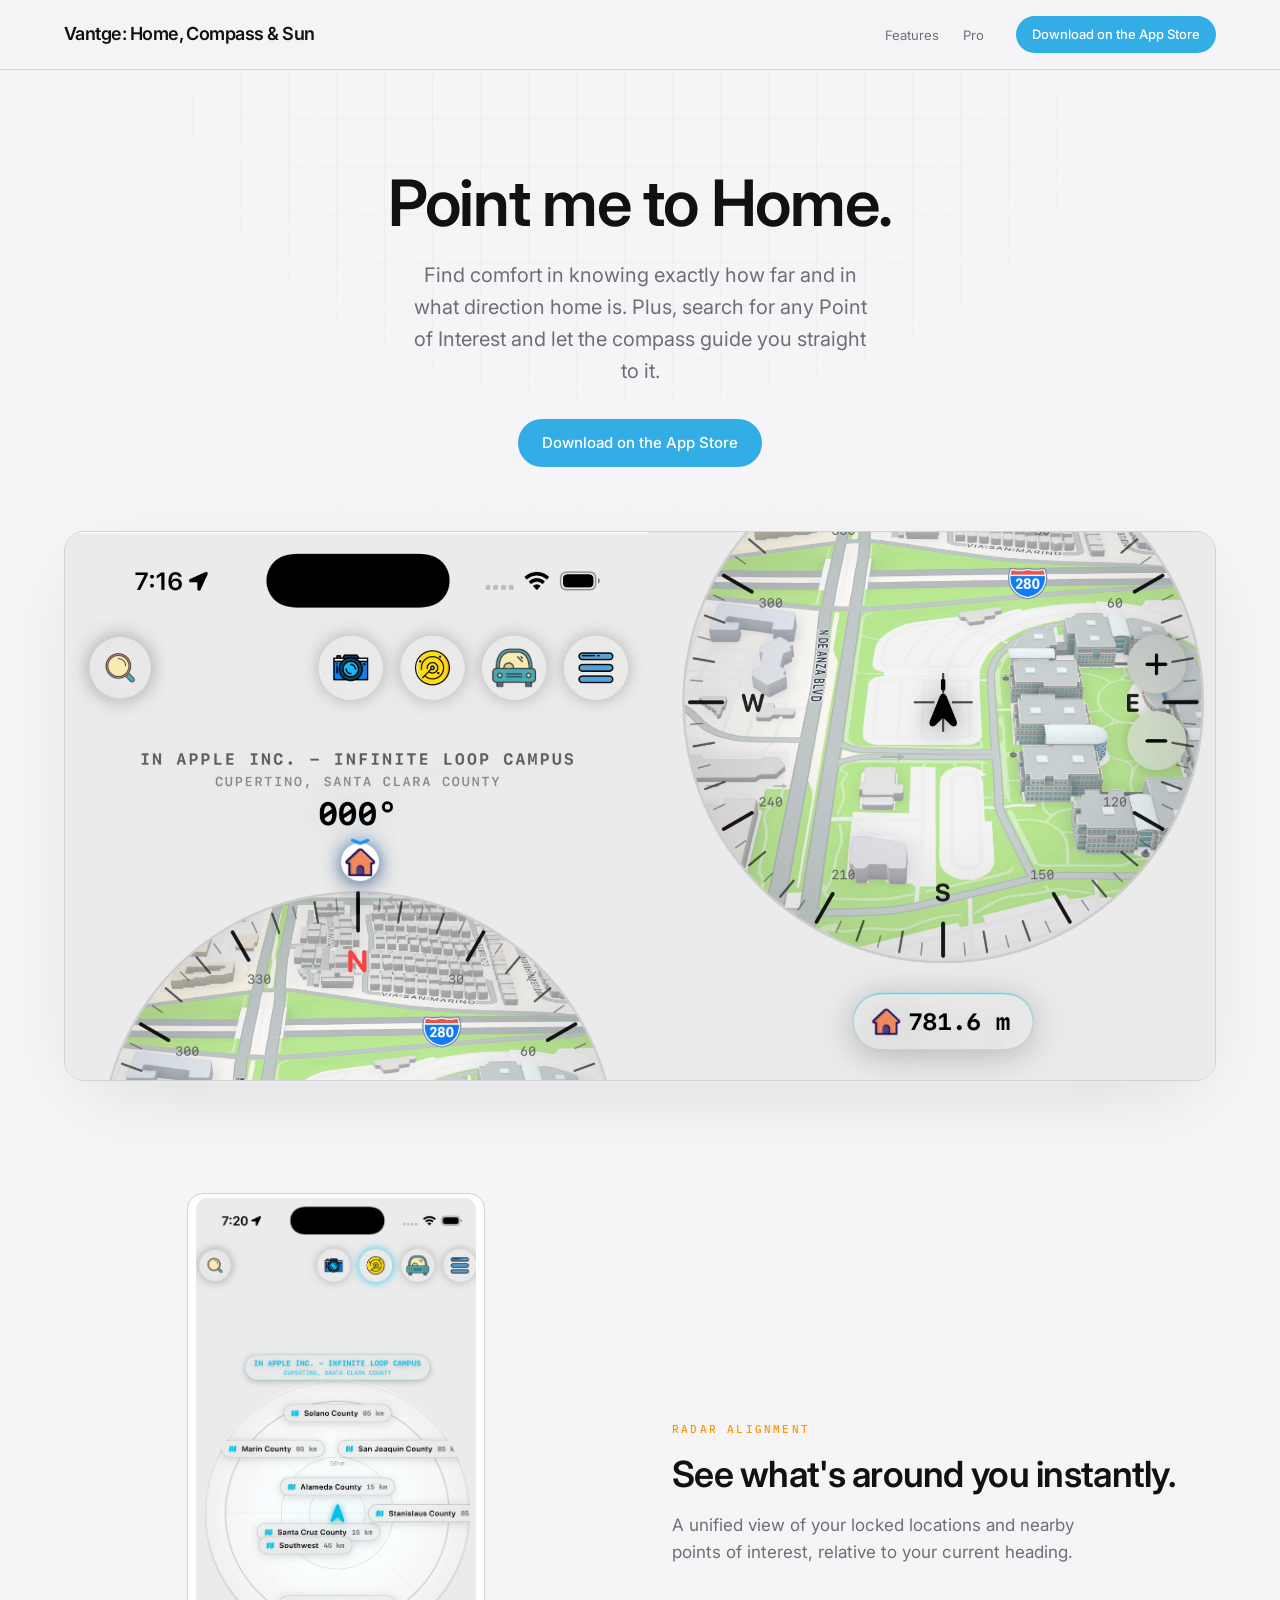
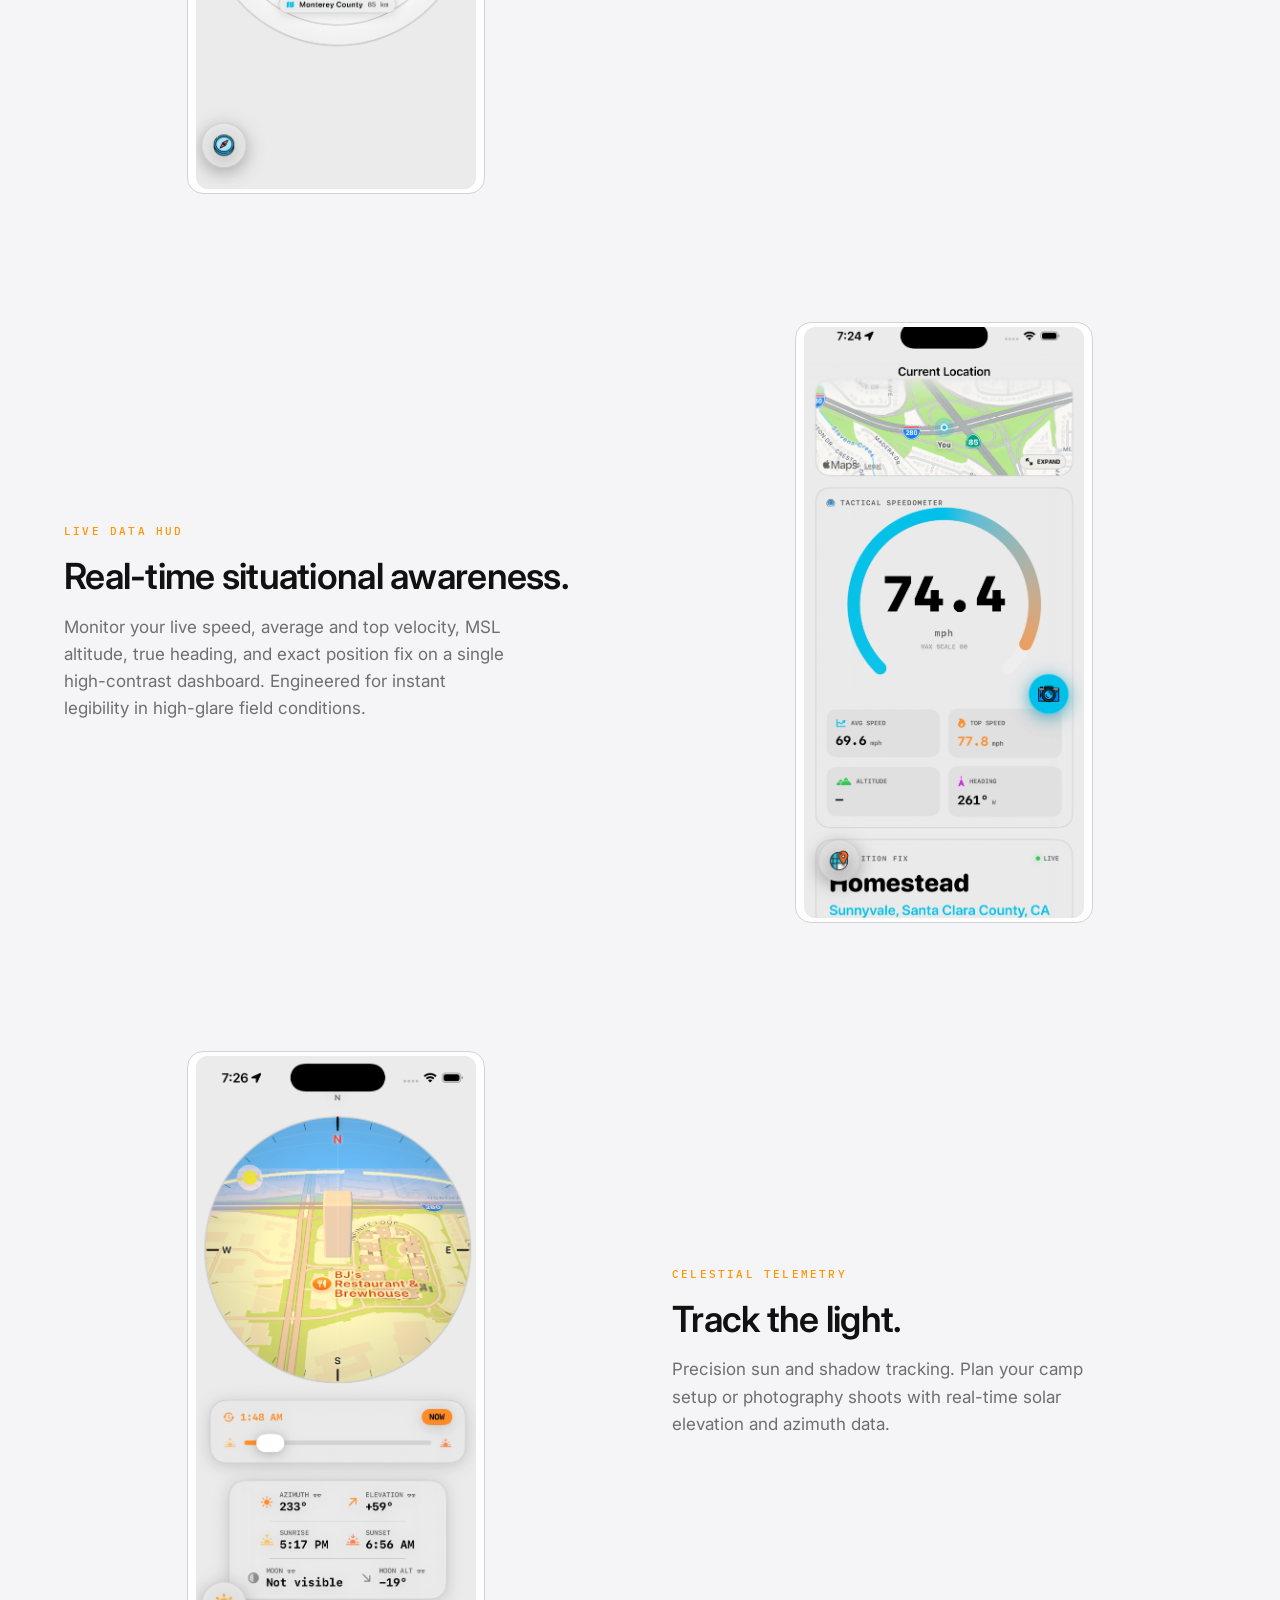
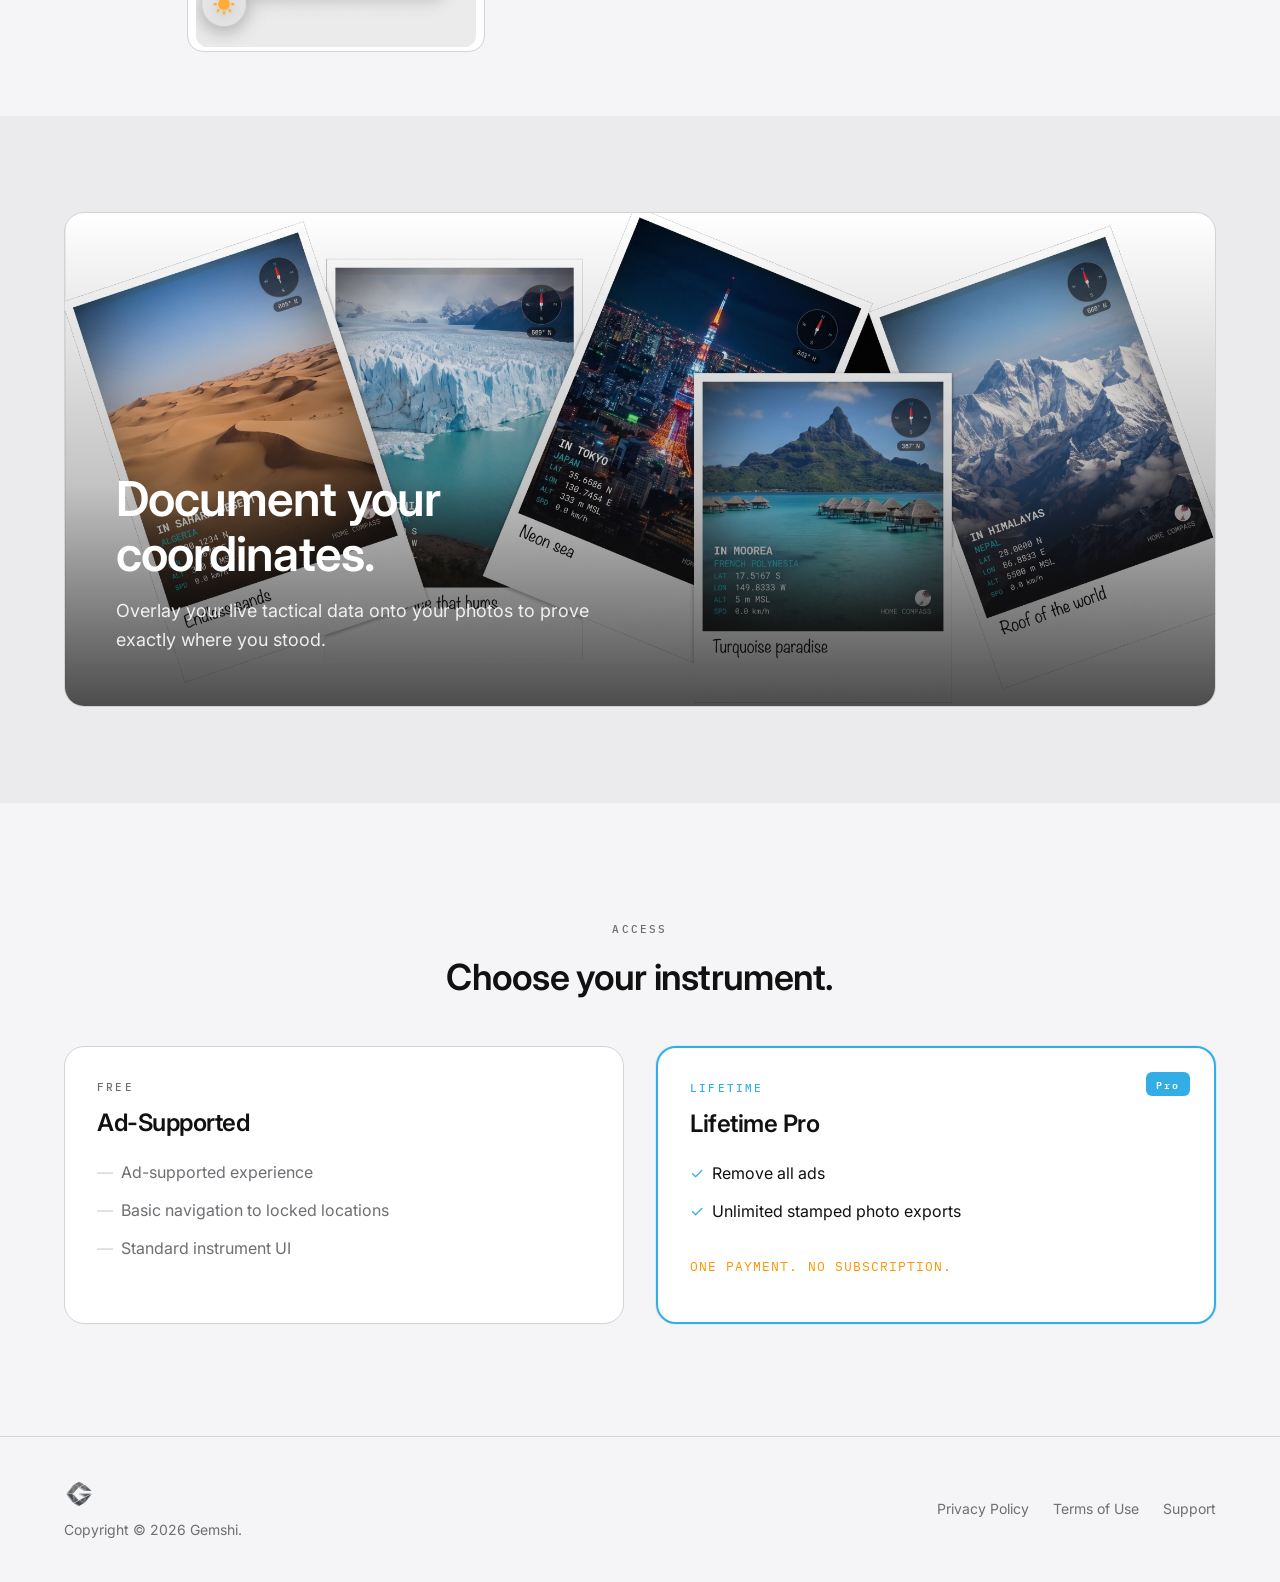
==== index.html @ 6636fa60 "Finetuned the site" ====
<!DOCTYPE html>
<html lang="en">
  <head>
    <meta charset="utf-8" />
    <meta name="viewport" content="width=device-width, initial-scale=1" />
    <meta
      name="description"
      content="Find comfort in knowing exactly how far and in what direction home is. Plus, search for any Point of Interest and let the compass guide you straight to it. Vantge: Home, Compass & Sun for iOS."
    />
    <title>Vantge: Home, Compass &amp; Sun — Point me to Home.</title>
    <link rel="preconnect" href="https://fonts.googleapis.com" />
    <link rel="preconnect" href="https://fonts.gstatic.com" crossorigin />
    <link
      href="https://fonts.googleapis.com/css2?family=IBM+Plex+Mono:wght@500&family=Inter:wght@400;500;600&display=swap"
      rel="stylesheet"
    />
    <link rel="stylesheet" href="css/styles.css" />
  </head>
  <body>
    <header class="site-header">
      <div class="wrap nav">
        <a class="logo" href="#">Vantge<span class="logo-tagline">: Home, Compass &amp; Sun</span></a>
        <div class="nav-end">
          <ul class="nav-links">
            <li><a href="#features">Features</a></li>
            <li><a href="#pro">Pro</a></li>
          </ul>
          <a class="btn btn--cyan btn--sm" data-app-store href="#"
            >Download on the App Store</a
          >
        </div>
      </div>
    </header>

    <main>
      <section class="hero">
        <div class="wrap hero-inner reveal">
          <h1>Point me to Home.</h1>
          <p class="lead">
            Find comfort in knowing exactly how far and in what direction home is. Plus, search for any Point of Interest and let the compass guide you straight to it.
          </p>
          <div class="hero-cta">
            <a class="btn btn--cyan" data-app-store href="#"
              >Download on the App Store</a
            >
          </div>
          <div class="hero-frame">
            <img
              src="images/hero-compass.webp"
              alt="Vantge: Home, Compass &amp; Sun bearing instrument on iPhone"
              width="2100"
              height="1000"
              fetchpriority="high"
            />
          </div>
        </div>
      </section>

      <section id="features" class="features">
        <div class="wrap features-stack">
          <article class="feature reveal">
            <div class="feature-media">
              <div class="phone-panel">
                <div class="phone-panel-inner">
                  <img
                    src="images/nearbyscreen.webp"
                    alt="Nearby locations aligned on compass radar"
                    width="390"
                    height="844"
                    loading="lazy"
                  />
                </div>
              </div>
            </div>
            <div class="feature-copy">
              <span class="label">Radar Alignment</span>
              <h2>See what's around you instantly.</h2>
              <p>
                A unified view of your locked locations and nearby points of
                interest, relative to your current heading.
              </p>
            </div>
          </article>

          <article class="feature feature--reverse reveal">
            <div class="feature-media">
              <div class="phone-panel">
                <div class="phone-panel-inner">
                  <img
                    src="images/telemetryscreen.webp"
                    alt="Live tactical telemetry dashboard with speed, altitude, and heading"
                    width="390"
                    height="844"
                    loading="lazy"
                  />
                </div>
              </div>
            </div>
            <div class="feature-copy">
              <span class="label">Live Data HUD</span>
              <h2>Real-time situational awareness.</h2>
              <p>
                Monitor your live speed, average and top velocity, MSL
                altitude, true heading, and exact position fix on a single
                high-contrast dashboard. Engineered for instant legibility in
                high-glare field conditions.
              </p>
            </div>
          </article>

          <article class="feature reveal">
            <div class="feature-media">
              <div class="phone-panel">
                <div class="phone-panel-inner">
                  <img
                    src="images/sunshadowscreen.webp"
                    alt="Sun and shadow elevation telemetry"
                    width="390"
                    height="844"
                    loading="lazy"
                  />
                </div>
              </div>
            </div>
            <div class="feature-copy">
              <span class="label">Celestial Telemetry</span>
              <h2>Track the light.</h2>
              <p>
                Precision sun and shadow tracking. Plan your camp setup or
                photography shoots with real-time solar elevation and azimuth
                data.
              </p>
            </div>
          </article>
        </div>
      </section>

      <section class="cinematic">
        <div class="wrap reveal">
          <div class="cinematic-card">
            <img
              src="images/polaroidscreen.webp"
              alt="Photo stamped with live tactical coordinates"
              width="1600"
              height="900"
              loading="lazy"
            />
            <div class="cinematic-overlay" aria-hidden="true"></div>
            <div class="cinematic-text">
              <h2>Document your coordinates.</h2>
              <p>
                Overlay your live tactical data onto your photos to prove
                exactly where you stood.
              </p>
            </div>
          </div>
        </div>
      </section>

      <section id="pro" class="pricing">
        <div class="wrap">
          <header class="pricing-header reveal">
            <span class="label label--muted">Access</span>
            <h2>Choose your instrument.</h2>
          </header>

          <div class="pricing-grid">
            <div class="plan reveal">
              <span class="label label--muted">Free</span>
              <h3>Ad-Supported</h3>
              <ul class="plan-list">
                <li><span>—</span> Ad-supported experience</li>
                <li><span>—</span> Basic navigation to locked locations</li>
                <li><span>—</span> Standard instrument UI</li>
              </ul>
            </div>

            <div class="plan plan--pro reveal">
              <span class="plan-badge">Pro</span>
              <span class="label label--cyan">Lifetime</span>
              <h3>Lifetime Pro</h3>
              <ul class="plan-list">
                <li><span>✓</span> Remove all ads</li>
                <li><span>✓</span> Unlimited stamped photo exports</li>
              </ul>
              <p class="plan-callout">One payment. No subscription.</p>
            </div>
          </div>
        </div>
      </section>
    </main>

    <footer class="site-footer">
      <div class="wrap footer-inner">
        <div class="footer-credit">
          <a
            class="footer-brand"
            href="https://gemshi.com/"
            rel="noopener noreferrer"
            aria-label="Gemshi"
          >
            <img
              class="footer-logo"
              src="images/GemshiLogoLight.png"
              alt=""
              width="512"
              height="512"
            />
          </a>
          <p class="footer-copy">
            Copyright © 2026
            <a href="https://gemshi.com/" rel="noopener noreferrer">Gemshi</a>.
          </p>
        </div>
        <ul class="footer-links">
          <li><a href="privacy.html">Privacy Policy</a></li>
          <li><a href="terms.html">Terms of Use</a></li>
          <li>
            <a href="mailto:gemshi@me.com">Support</a>
          </li>
        </ul>
      </div>
    </footer>

    <script src="js/main.js" defer></script>
  </body>
</html>
---- css/styles.css ----
/* Home Compass — static site (GitHub Pages) */

:root {
  --bg: #f5f5f7;
  --surface: #ffffff;
  --ink: #111111;
  --muted: #6e6e73;
  --border: #d2d2d7;
  --cyan: #32ade6;
  --cyan-hover: #2899cc;
  --orange: #ff9500;
  --section: #ebebed;
  --max: 72rem;
  --pad: clamp(1.25rem, 4vw, 2rem);
  --radius: 1rem;
  --font-sans: "Inter", system-ui, -apple-system, "Segoe UI", sans-serif;
  --font-mono: "IBM Plex Mono", ui-monospace, monospace;
}

*,
*::before,
*::after {
  box-sizing: border-box;
}

html {
  scroll-behavior: smooth;
}

@media (prefers-reduced-motion: reduce) {
  html {
    scroll-behavior: auto;
  }
}

body {
  margin: 0;
  font-family: var(--font-sans);
  font-size: 1rem;
  line-height: 1.6;
  color: var(--ink);
  background: var(--bg);
  -webkit-font-smoothing: antialiased;
}

img {
  max-width: 100%;
  height: auto;
  display: block;
}

a {
  color: inherit;
  text-decoration: none;
}

ul {
  list-style: none;
  margin: 0;
  padding: 0;
}

/* —— Layout —— */
.wrap {
  width: min(100% - var(--pad) * 2, var(--max));
  margin-inline: auto;
}

/* —— Type —— */
.label {
  font-family: var(--font-mono);
  font-size: 0.6875rem;
  font-weight: 500;
  letter-spacing: 0.2em;
  text-transform: uppercase;
  color: var(--orange);
}

.label--muted {
  color: var(--muted);
}

.label--cyan {
  color: var(--cyan);
}

h1,
h2,
h3 {
  margin: 0;
  font-weight: 600;
  letter-spacing: -0.02em;
  line-height: 1.15;
}

.lead {
  font-size: clamp(1.0625rem, 2vw, 1.25rem);
  color: var(--muted);
  max-width: 36ch;
  margin-inline: auto;
}

/* —— Buttons —— */
.btn {
  display: inline-flex;
  align-items: center;
  justify-content: center;
  padding: 0.75rem 1.5rem;
  border-radius: 999px;
  font-size: 0.9375rem;
  font-weight: 500;
  border: none;
  cursor: pointer;
  transition: background 0.2s ease, transform 0.2s ease;
}

.btn--cyan {
  background: var(--cyan);
  color: #fff;
}

.btn--cyan:hover {
  background: var(--cyan-hover);
}

.btn--sm {
  padding: 0.5rem 1rem;
  font-size: 0.8125rem;
}

@media (prefers-reduced-motion: no-preference) {
  .btn--cyan:active {
    transform: scale(0.98);
  }
}

/* —— Header —— */
.site-header {
  position: sticky;
  top: 0;
  z-index: 100;
  border-bottom: 1px solid rgba(210, 210, 215, 0.85);
  background: rgba(245, 245, 247, 0.82);
  backdrop-filter: blur(12px);
  -webkit-backdrop-filter: blur(12px);
}

.nav {
  display: flex;
  align-items: center;
  justify-content: space-between;
  gap: 1rem;
  padding: 1rem 0;
}

.logo {
  font-size: 1.0625rem;
  font-weight: 600;
  letter-spacing: -0.03em;
  line-height: 1.25;
  max-width: min(100%, 14rem);
}

.logo-tagline {
  font-weight: 500;
  color: var(--muted);
}

@media (min-width: 48rem) {
  .logo {
    max-width: none;
    font-size: 1.125rem;
  }

  .logo-tagline {
    color: inherit;
    font-weight: 600;
  }
}

.nav-end {
  display: flex;
  align-items: center;
  gap: clamp(0.75rem, 3vw, 2rem);
}

.nav-links {
  display: flex;
  gap: clamp(0.75rem, 2vw, 1.5rem);
}

.nav-links a {
  font-size: 0.8125rem;
  color: var(--muted);
  transition: color 0.15s;
}

.nav-links a:hover {
  color: var(--ink);
}

.nav .btn--sm {
  white-space: nowrap;
}

@media (max-width: 480px) {
  .nav-links a {
    font-size: 0.75rem;
  }
  .nav .btn--sm {
    padding: 0.45rem 0.65rem;
    font-size: 0.6875rem;
  }
}

/* —— Hero —— */
.hero {
  padding: clamp(3rem, 8vw, 6rem) 0 clamp(2rem, 5vw, 3rem);
  text-align: center;
  position: relative;
}

.hero::before {
  content: "";
  position: absolute;
  inset: 0;
  background-image:
    linear-gradient(rgba(210, 210, 215, 0.35) 1px, transparent 1px),
    linear-gradient(90deg, rgba(210, 210, 215, 0.35) 1px, transparent 1px);
  background-size: 48px 48px;
  mask-image: radial-gradient(ellipse 80% 70% at 50% 0%, black 20%, transparent 75%);
  pointer-events: none;
  opacity: 0.6;
}

.hero-inner {
  position: relative;
}

.hero h1 {
  font-size: clamp(2.5rem, 7vw, 4rem);
}

.hero .lead {
  margin-top: 1.25rem;
}

.hero-cta {
  margin-top: 2rem;
}

.hero-frame {
  margin-top: clamp(2.5rem, 6vw, 4rem);
  border: 1px solid var(--border);
  border-radius: calc(var(--radius) + 4px);
  background: var(--surface);
  overflow: hidden;
  box-shadow: 0 24px 80px -24px rgba(17, 17, 17, 0.12);
}

.hero-frame img {
  width: 100%;
  aspect-ratio: 21 / 10;
  object-fit: cover;
  object-position: top center;
}

/* —— Features —— */
.features {
  padding: clamp(2rem, 5vw, 4rem) 0;
}

.features-stack {
  display: flex;
  flex-direction: column;
  gap: clamp(4rem, 10vw, 8rem);
}

.feature {
  display: grid;
  gap: 2.5rem;
  align-items: center;
}

@media (min-width: 64rem) {
  .feature {
    grid-template-columns: 1fr 1fr;
    gap: 4rem;
  }

  .feature--reverse .feature-media {
    order: 2;
  }

  .feature--reverse .feature-copy {
    order: 1;
  }
}

.feature-media {
  display: flex;
  justify-content: center;
}

.phone-panel {
  width: fit-content;
  max-width: 100%;
  margin-inline: auto;
  padding: 0.25rem;
  border: 1px solid var(--border);
  border-radius: var(--radius);
  background: rgba(255, 255, 255, 0.92);
  box-shadow: 0 1px 0 rgba(255, 255, 255, 0.8) inset;
}

/* Match export size 1170×2470; size frame so height cap never squashes width */
.phone-panel-inner {
  --phone-max-h: min(38rem, 75vh);
  --phone-max-w: min(17.5rem, 100%);
  aspect-ratio: 1170 / 2470;
  width: min(var(--phone-max-w), calc(var(--phone-max-h) * 1170 / 2470));
  max-height: var(--phone-max-h);
  margin-inline: auto;
  border-radius: calc(var(--radius) - 4px);
  overflow: hidden;
  background: var(--section);
  display: flex;
  align-items: flex-start;
  justify-content: center;
}

.phone-panel-inner img {
  width: 100%;
  height: 100%;
  object-fit: contain;
  object-position: top center;
}

.feature-copy .label {
  display: block;
}

.feature-copy h2 {
  margin-top: 1rem;
  font-size: clamp(1.75rem, 4vw, 2.25rem);
}

.feature-copy p {
  margin: 1rem 0 0;
  font-size: 1.0625rem;
  color: var(--muted);
  max-width: 28rem;
}

/* —— Cinematic —— */
.cinematic {
  background: var(--section);
  padding: clamp(3rem, 8vw, 6rem) 0;
}

.cinematic-card {
  position: relative;
  border: 1px solid var(--border);
  border-radius: calc(var(--radius) + 4px);
  overflow: hidden;
  background: var(--surface);
}

.cinematic-card img {
  width: 100%;
  aspect-ratio: 21 / 9;
  object-fit: cover;
}

.cinematic-overlay {
  position: absolute;
  inset: 0;
  background: linear-gradient(
    to top,
    rgba(17, 17, 17, 0.75) 0%,
    rgba(17, 17, 17, 0.25) 45%,
    transparent 100%
  );
}

.cinematic-text {
  position: absolute;
  left: 0;
  right: 0;
  bottom: 0;
  padding: clamp(1.5rem, 4vw, 3.5rem);
  color: #fff;
}

.cinematic-text h2 {
  font-size: clamp(1.75rem, 4vw, 3rem);
  max-width: 16ch;
}

.cinematic-text p {
  margin: 1rem 0 0;
  max-width: 32rem;
  font-size: clamp(1rem, 2vw, 1.125rem);
  color: rgba(255, 255, 255, 0.88);
}

@media (max-width: 40rem) {
  .cinematic-card img {
    aspect-ratio: 4 / 3;
  }
}

/* —— Pricing —— */
.pricing {
  padding: clamp(4rem, 10vw, 7rem) 0;
}

.pricing-header {
  text-align: center;
}

.pricing-header h2 {
  margin-top: 1rem;
  font-size: clamp(1.75rem, 4vw, 2.25rem);
}

.pricing-grid {
  display: grid;
  gap: 1.5rem;
  margin-top: 3rem;
}

@media (min-width: 48rem) {
  .pricing-grid {
    grid-template-columns: 1fr 1fr;
    gap: 2rem;
  }
}

.plan {
  position: relative;
  padding: 2rem;
  border: 1px solid var(--border);
  border-radius: calc(var(--radius) + 4px);
  background: var(--surface);
  display: flex;
  flex-direction: column;
  min-height: 100%;
}

.plan h3 {
  margin-top: 0.75rem;
  font-size: 1.5rem;
}

.plan-list {
  margin-top: 1.5rem;
  flex: 1;
  display: flex;
  flex-direction: column;
  gap: 0.75rem;
}

.plan-list li {
  display: flex;
  gap: 0.5rem;
  font-size: 1rem;
  color: var(--muted);
}

.plan-list li span:first-child {
  flex-shrink: 0;
  color: var(--border);
}

.plan--pro {
  border-width: 2px;
  border-color: var(--cyan);
  box-shadow: 0 0 0 1px rgba(50, 173, 230, 0.12);
}

.plan-badge {
  position: absolute;
  top: 1.5rem;
  right: 1.5rem;
  padding: 0.25rem 0.625rem;
  border-radius: 0.375rem;
  background: var(--cyan);
  font-family: var(--font-mono);
  font-size: 0.625rem;
  font-weight: 600;
  letter-spacing: 0.2em;
  color: #fff;
}

.plan--pro .plan-list li {
  color: var(--ink);
}

.plan--pro .plan-list li span:first-child {
  color: var(--cyan);
}

.plan-callout {
  margin-top: 2rem;
  font-family: var(--font-mono);
  font-size: 0.8125rem;
  letter-spacing: 0.08em;
  text-transform: uppercase;
  color: var(--orange);
}

/* —— Footer —— */
.site-footer {
  border-top: 1px solid var(--border);
  padding: 2.5rem 0;
}

.footer-inner {
  display: flex;
  flex-direction: column;
  gap: 1.25rem;
  font-size: 0.875rem;
  color: var(--muted);
}

@media (min-width: 40rem) {
  .footer-inner {
    flex-direction: row;
    align-items: center;
    justify-content: space-between;
  }
}

.footer-links {
  display: flex;
  flex-wrap: wrap;
  gap: 1rem 1.5rem;
}

.footer-credit {
  display: flex;
  flex-direction: column;
  align-items: flex-start;
  gap: 0.625rem;
}

.footer-copy {
  margin: 0;
  color: var(--muted);
}

.footer-brand {
  display: inline-flex;
  color: inherit;
  text-decoration: none;
  line-height: 0;
}

.footer-logo {
  height: 2rem;
  width: auto;
  display: block;
}

.site-footer a {
  color: var(--muted);
  text-decoration: none;
  transition: color 0.15s ease;
}

.site-footer a:visited {
  color: var(--muted);
}

.site-footer a:hover {
  color: var(--ink);
}

.footer-links a:hover {
  color: var(--ink);
}

/* —— Legal pages —— */
.legal {
  padding: clamp(3rem, 8vw, 5rem) 0;
}

.legal-back {
  font-size: 0.875rem;
  color: var(--cyan);
}

.legal-back:hover {
  text-decoration: underline;
}

.legal h1 {
  margin-top: 2rem;
  font-size: clamp(1.75rem, 4vw, 2.5rem);
}

.legal p {
  margin-top: 1rem;
  color: var(--muted);
  max-width: 40rem;
}

.legal-doc {
  max-width: 42rem;
  margin-top: 2rem;
}

.legal-doc p,
.legal-doc li {
  font-size: 0.9375rem;
  line-height: 1.65;
  color: var(--muted);
}

.legal-doc p {
  max-width: none;
}

.legal-doc p + p {
  margin-top: 1rem;
}

.legal-doc h2 {
  margin-top: 2rem;
  font-size: 1.125rem;
  font-weight: 600;
  color: var(--ink);
}

.legal-doc h2:first-child {
  margin-top: 0;
}

.legal-doc h3 {
  margin-top: 1.5rem;
  font-size: 1rem;
  font-weight: 600;
  color: var(--ink);
}

.legal-doc ul {
  margin: 0.75rem 0 0;
  padding-left: 1.25rem;
  list-style: disc;
}

.legal-doc li + li {
  margin-top: 0.35rem;
}

.legal-doc strong {
  color: var(--ink);
  font-weight: 600;
}

.legal-doc table {
  width: 100%;
  margin-top: 1rem;
  border-collapse: collapse;
  font-size: 0.875rem;
}

.legal-doc th,
.legal-doc td {
  padding: 0.625rem 0.75rem;
  text-align: left;
  vertical-align: top;
  border: 1px solid var(--border);
}

.legal-doc th {
  background: var(--section);
  color: var(--ink);
  font-weight: 600;
}

.legal-doc em {
  font-size: 0.875rem;
  color: var(--muted);
}

.legal-doc a {
  color: var(--cyan);
  text-decoration: underline;
  text-underline-offset: 2px;
}

.legal-doc a:hover {
  color: var(--cyan-hover);
}

.legal .legal-meta {
  font-size: 0.875rem;
  color: var(--muted);
  max-width: none;
}

.legal-doc .legal-upper {
  font-size: 0.875rem;
  line-height: 1.6;
}

/* —— Scroll reveal —— */
.reveal {
  opacity: 0;
  transform: translateY(14px);
  transition: opacity 0.65s ease, transform 0.65s ease;
}

.reveal.is-visible {
  opacity: 1;
  transform: translateY(0);
}

@media (prefers-reduced-motion: reduce) {
  .reveal {
    opacity: 1;
    transform: none;
    transition: none;
  }
}
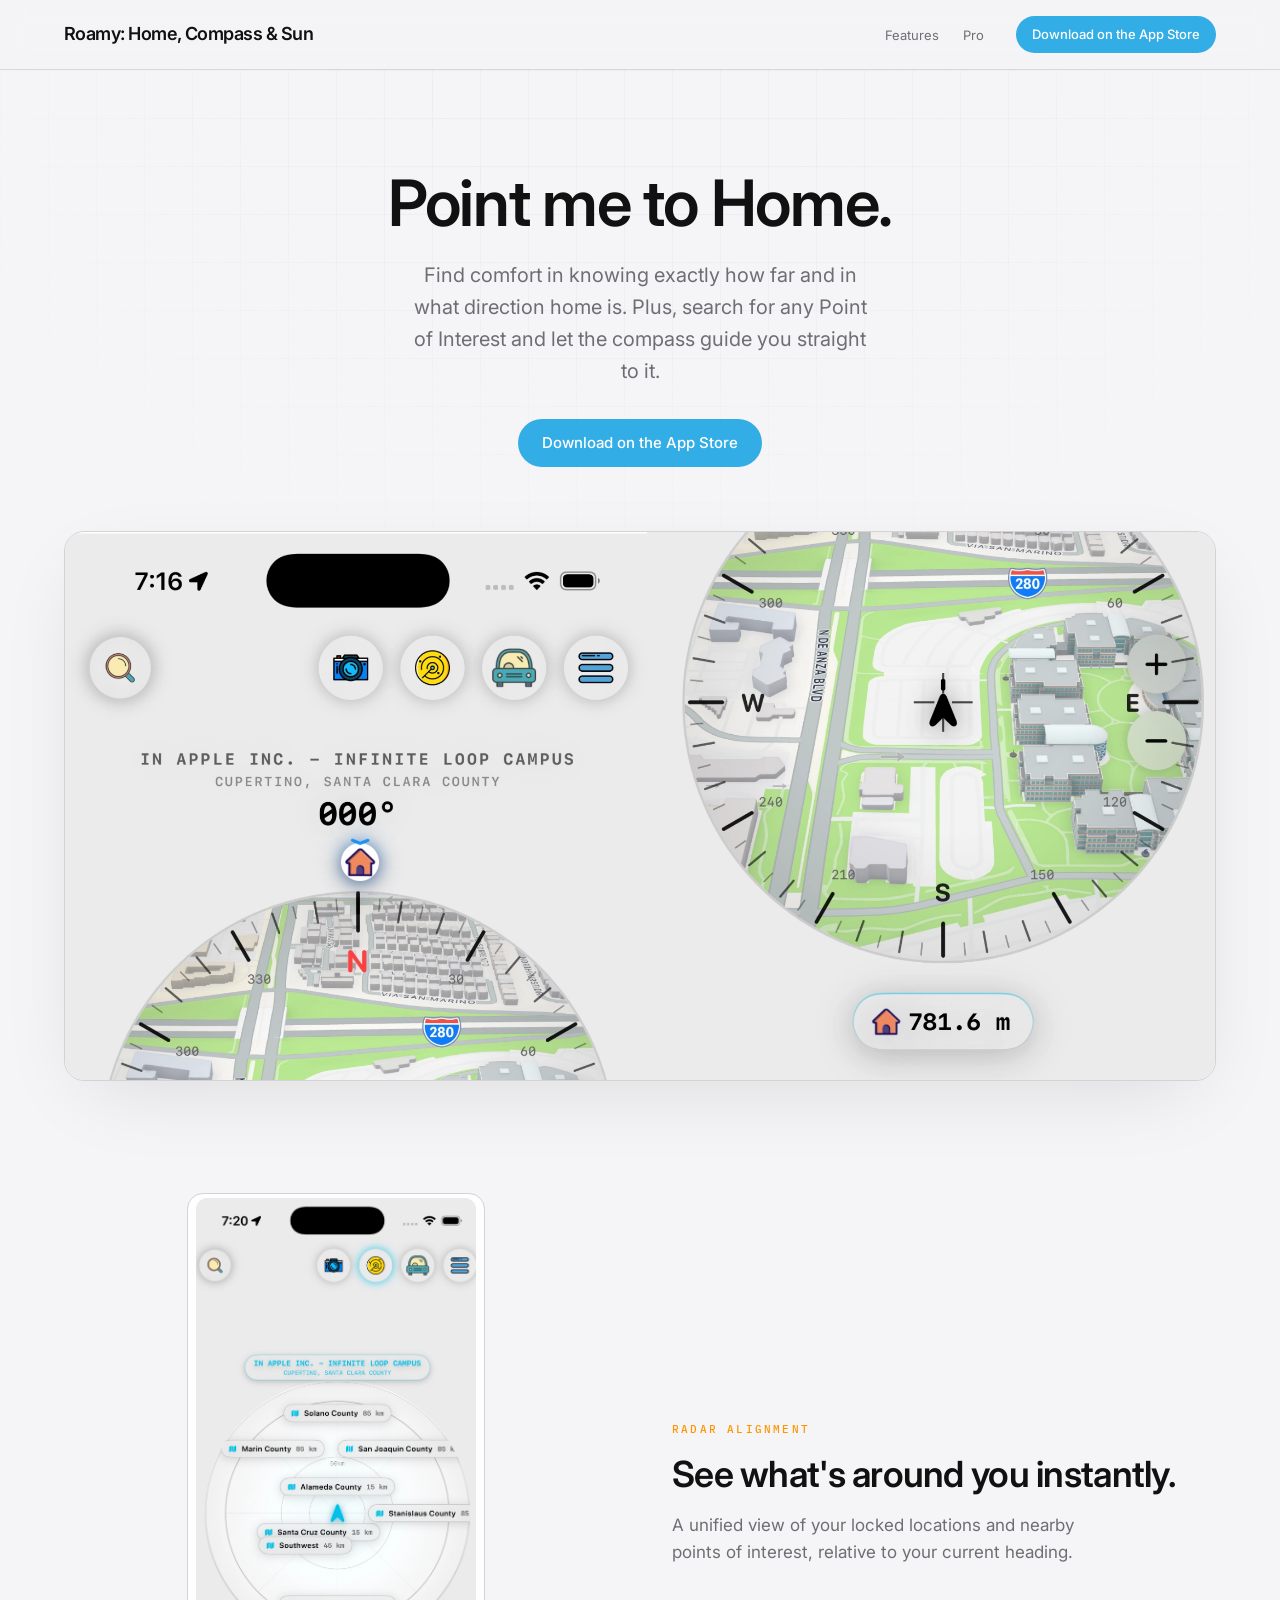
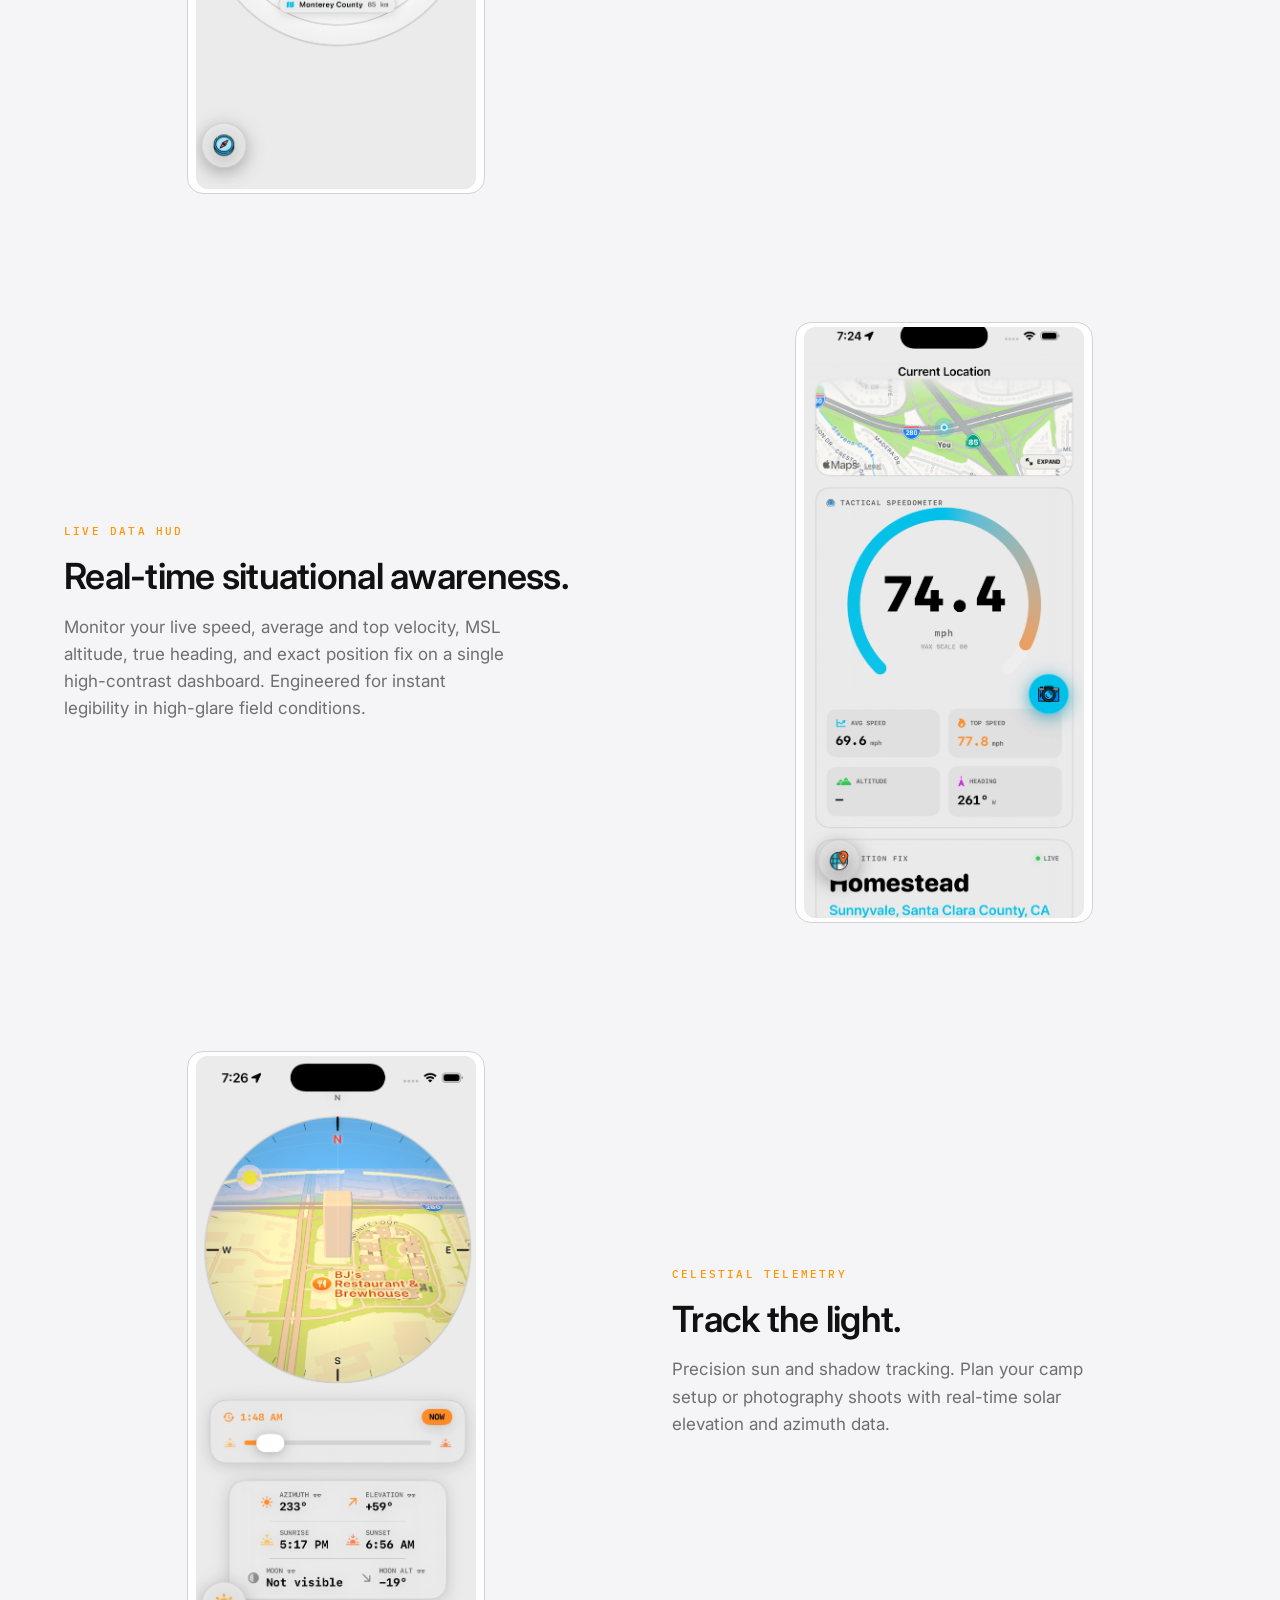
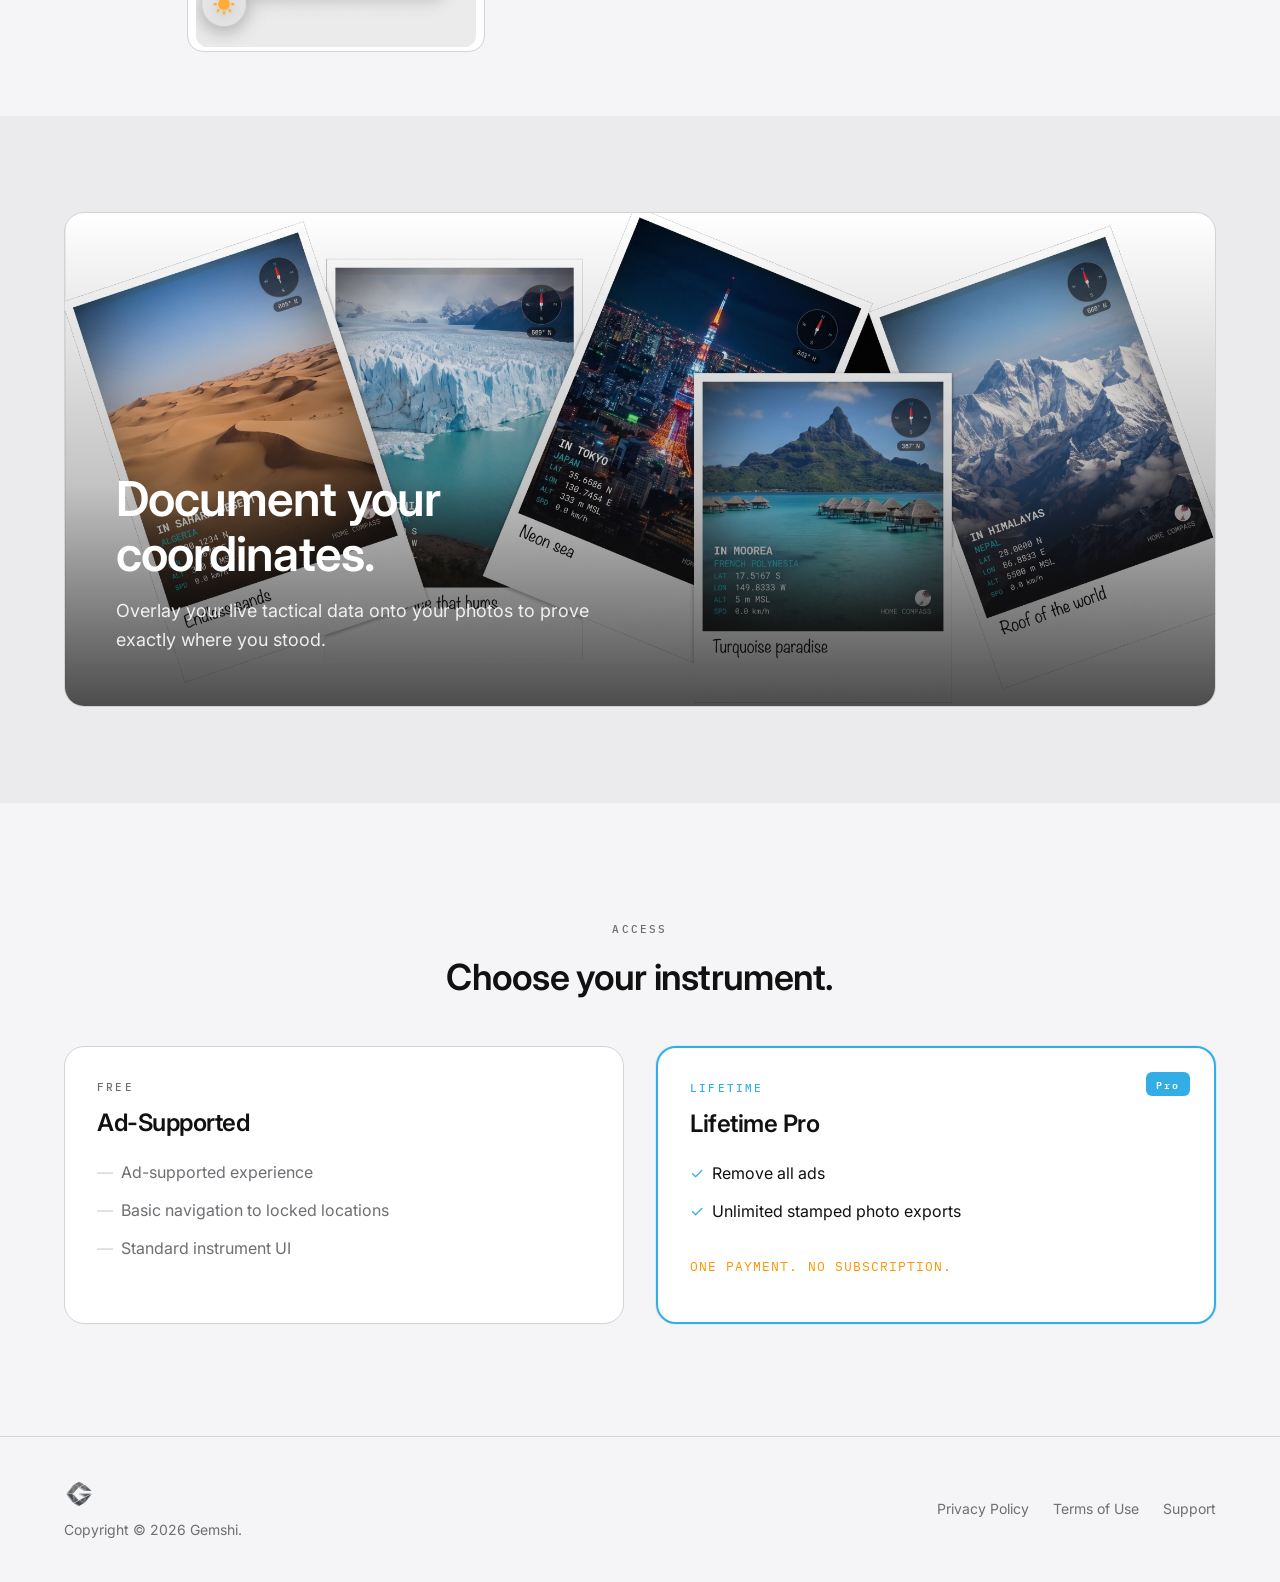
==== commit 2886e841: "update name to Roamy" ====
--- a/index.html
+++ b/index.html
@@ -5,9 +5,9 @@
     <meta name="viewport" content="width=device-width, initial-scale=1" />
     <meta
       name="description"
-      content="Find comfort in knowing exactly how far and in what direction home is. Plus, search for any Point of Interest and let the compass guide you straight to it. Vantge: Home, Compass & Sun for iOS."
+      content="Find comfort in knowing exactly how far and in what direction home is. Plus, search for any Point of Interest and let the compass guide you straight to it. Roamy: Home, Compass & Sun for iOS."
     />
-    <title>Vantge: Home, Compass &amp; Sun — Point me to Home.</title>
+    <title>Roamy: Home, Compass &amp; Sun — Point me to Home.</title>
     <link rel="preconnect" href="https://fonts.googleapis.com" />
     <link rel="preconnect" href="https://fonts.gstatic.com" crossorigin />
     <link
@@ -19,7 +19,7 @@
   <body>
     <header class="site-header">
       <div class="wrap nav">
-        <a class="logo" href="#">Vantge<span class="logo-tagline">: Home, Compass &amp; Sun</span></a>
+        <a class="logo" href="#">Roamy<span class="logo-tagline">: Home, Compass &amp; Sun</span></a>
         <div class="nav-end">
           <ul class="nav-links">
             <li><a href="#features">Features</a></li>
@@ -47,7 +47,7 @@
           <div class="hero-frame">
             <img
               src="images/hero-compass.webp"
-              alt="Vantge: Home, Compass &amp; Sun bearing instrument on iPhone"
+              alt="Roamy: Home, Compass &amp; Sun bearing instrument on iPhone"
               width="2100"
               height="1000"
               fetchpriority="high"
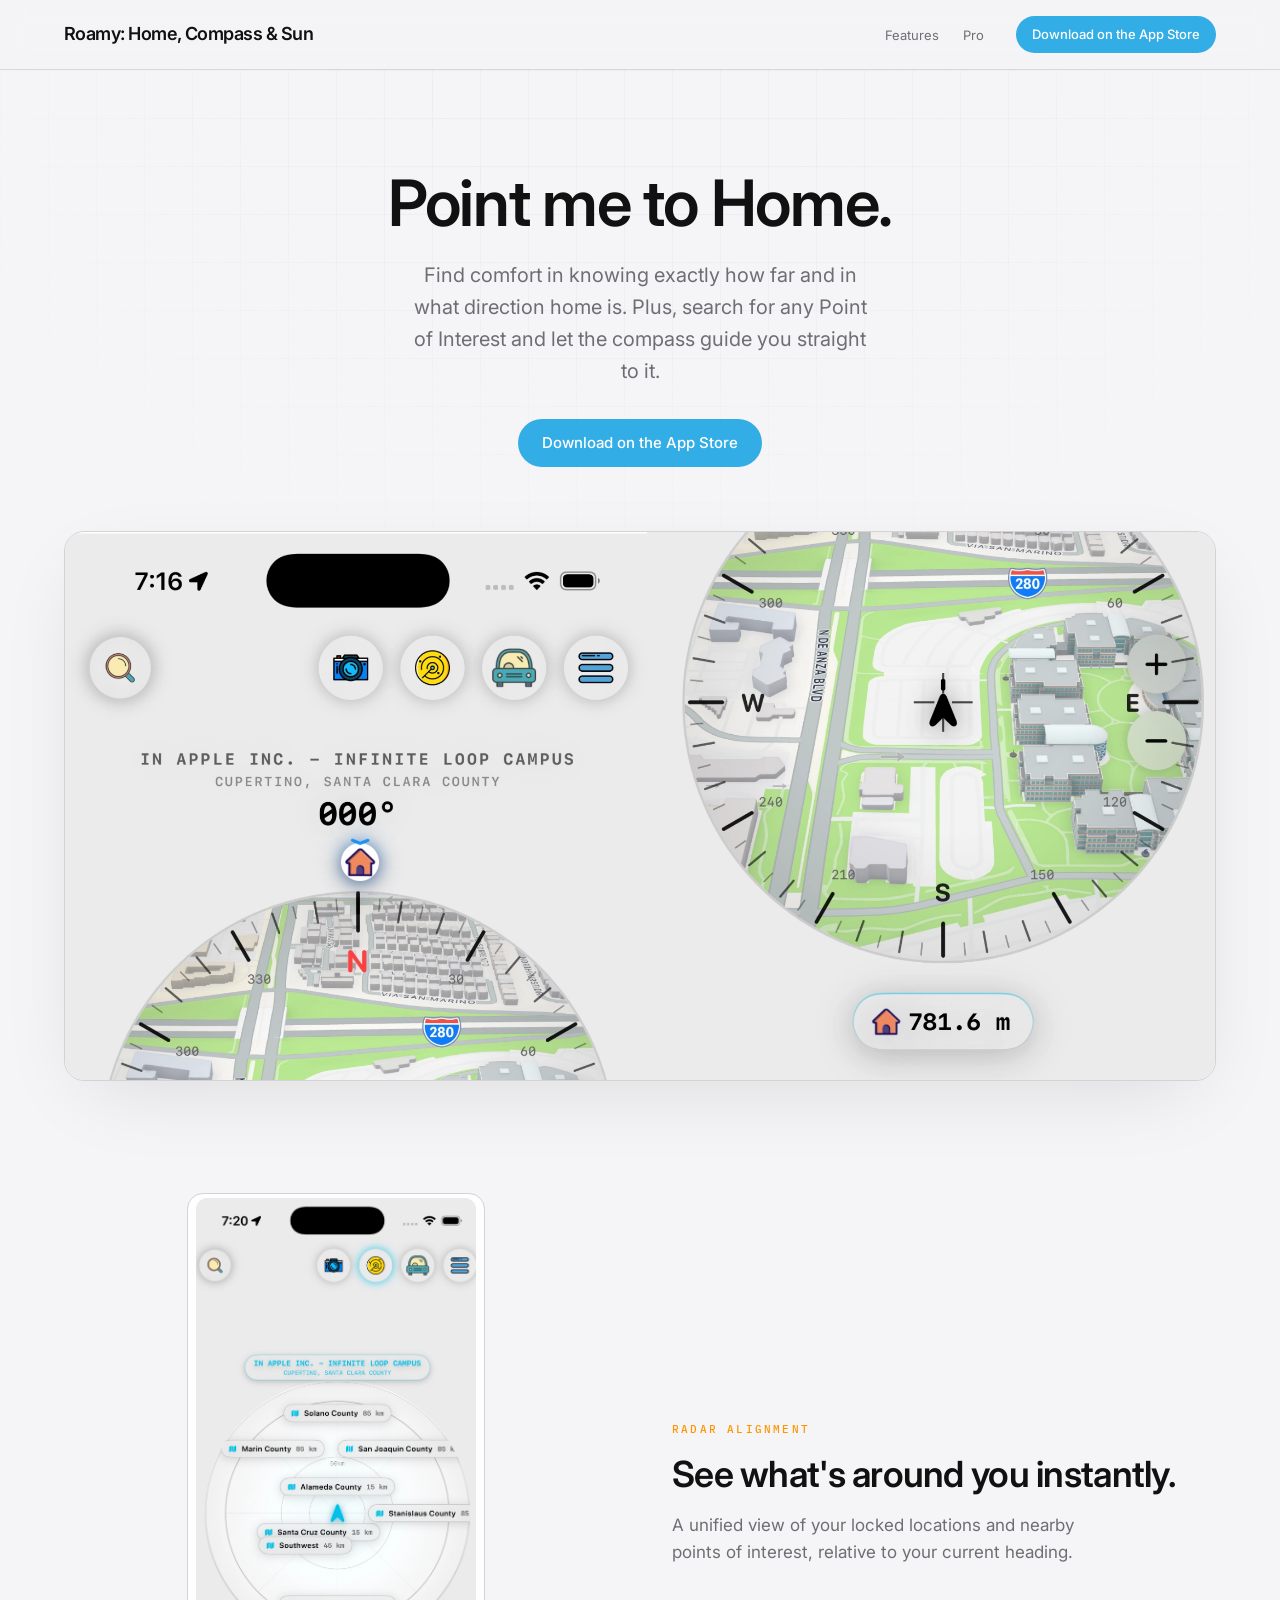
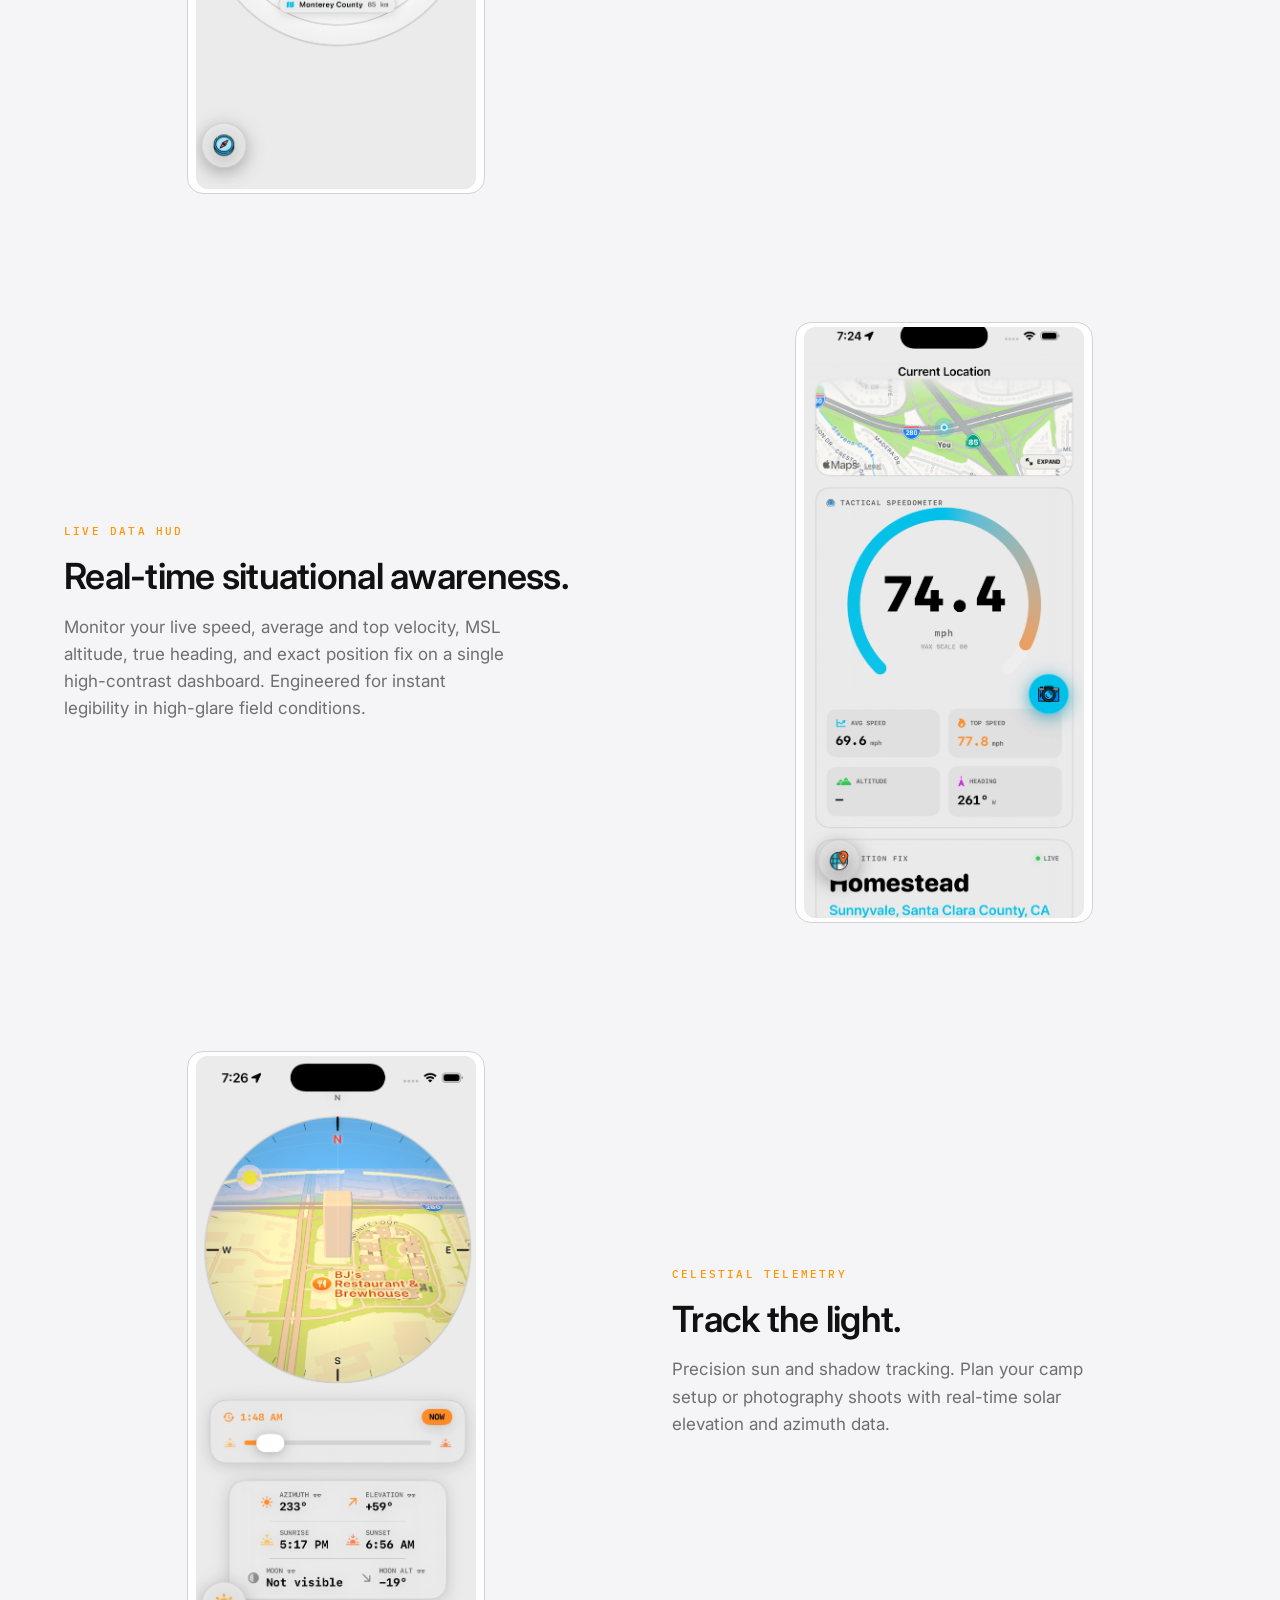
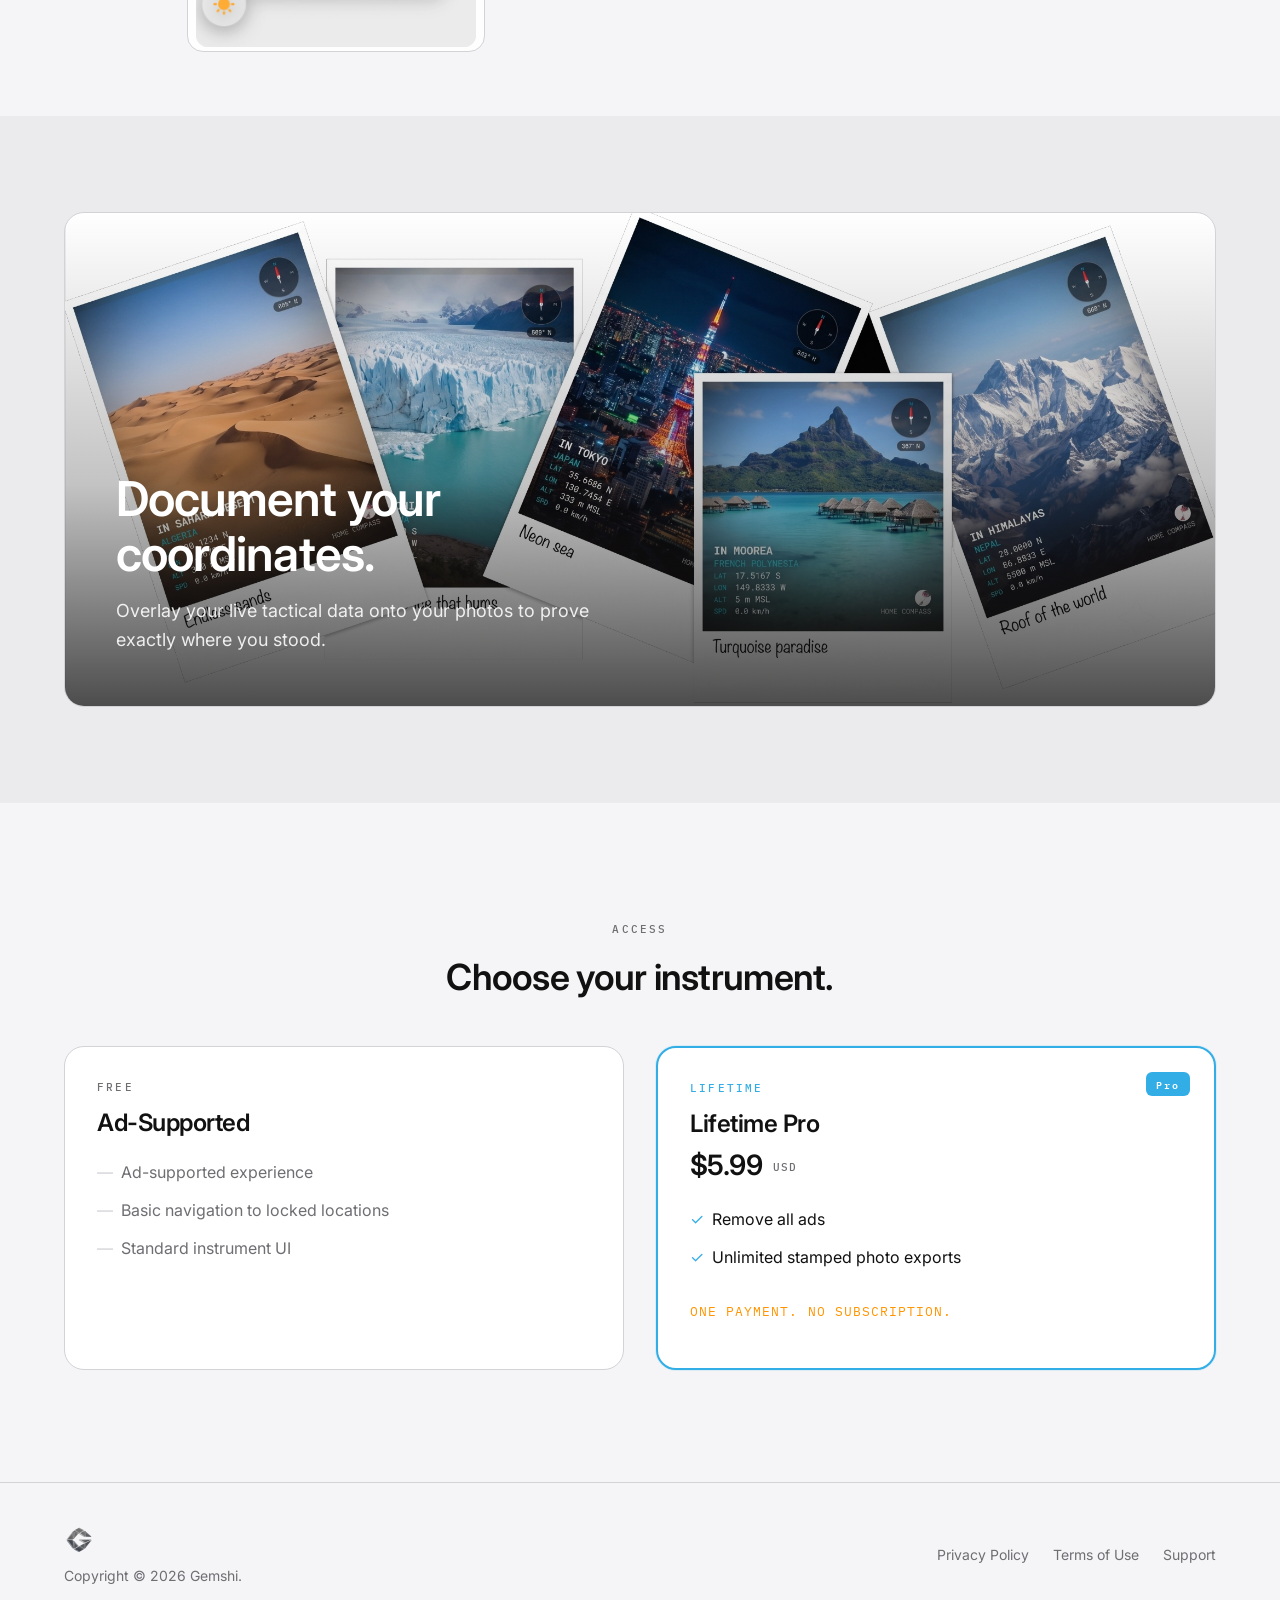
==== commit 45695ac9: "Added appstore link" ====
--- a/index.html
+++ b/index.html
@@ -179,6 +179,7 @@
               <span class="plan-badge">Pro</span>
               <span class="label label--cyan">Lifetime</span>
               <h3>Lifetime Pro</h3>
+              <p class="plan-price">$5.99 <span>USD</span></p>
               <ul class="plan-list">
                 <li><span>✓</span> Remove all ads</li>
                 <li><span>✓</span> Unlimited stamped photo exports</li>
--- a/css/styles.css
+++ b/css/styles.css
@@ -453,6 +453,26 @@
   font-size: 1.5rem;
 }
 
+.plan-price {
+  margin: 0.75rem 0 0;
+  font-size: 1.75rem;
+  font-weight: 600;
+  letter-spacing: -0.02em;
+  color: var(--ink);
+  line-height: 1.2;
+}
+
+.plan-price span {
+  font-family: var(--font-mono);
+  font-size: 0.6875rem;
+  font-weight: 500;
+  letter-spacing: 0.12em;
+  text-transform: uppercase;
+  color: var(--muted);
+  vertical-align: middle;
+  margin-left: 0.25rem;
+}
+
 .plan-list {
   margin-top: 1.5rem;
   flex: 1;
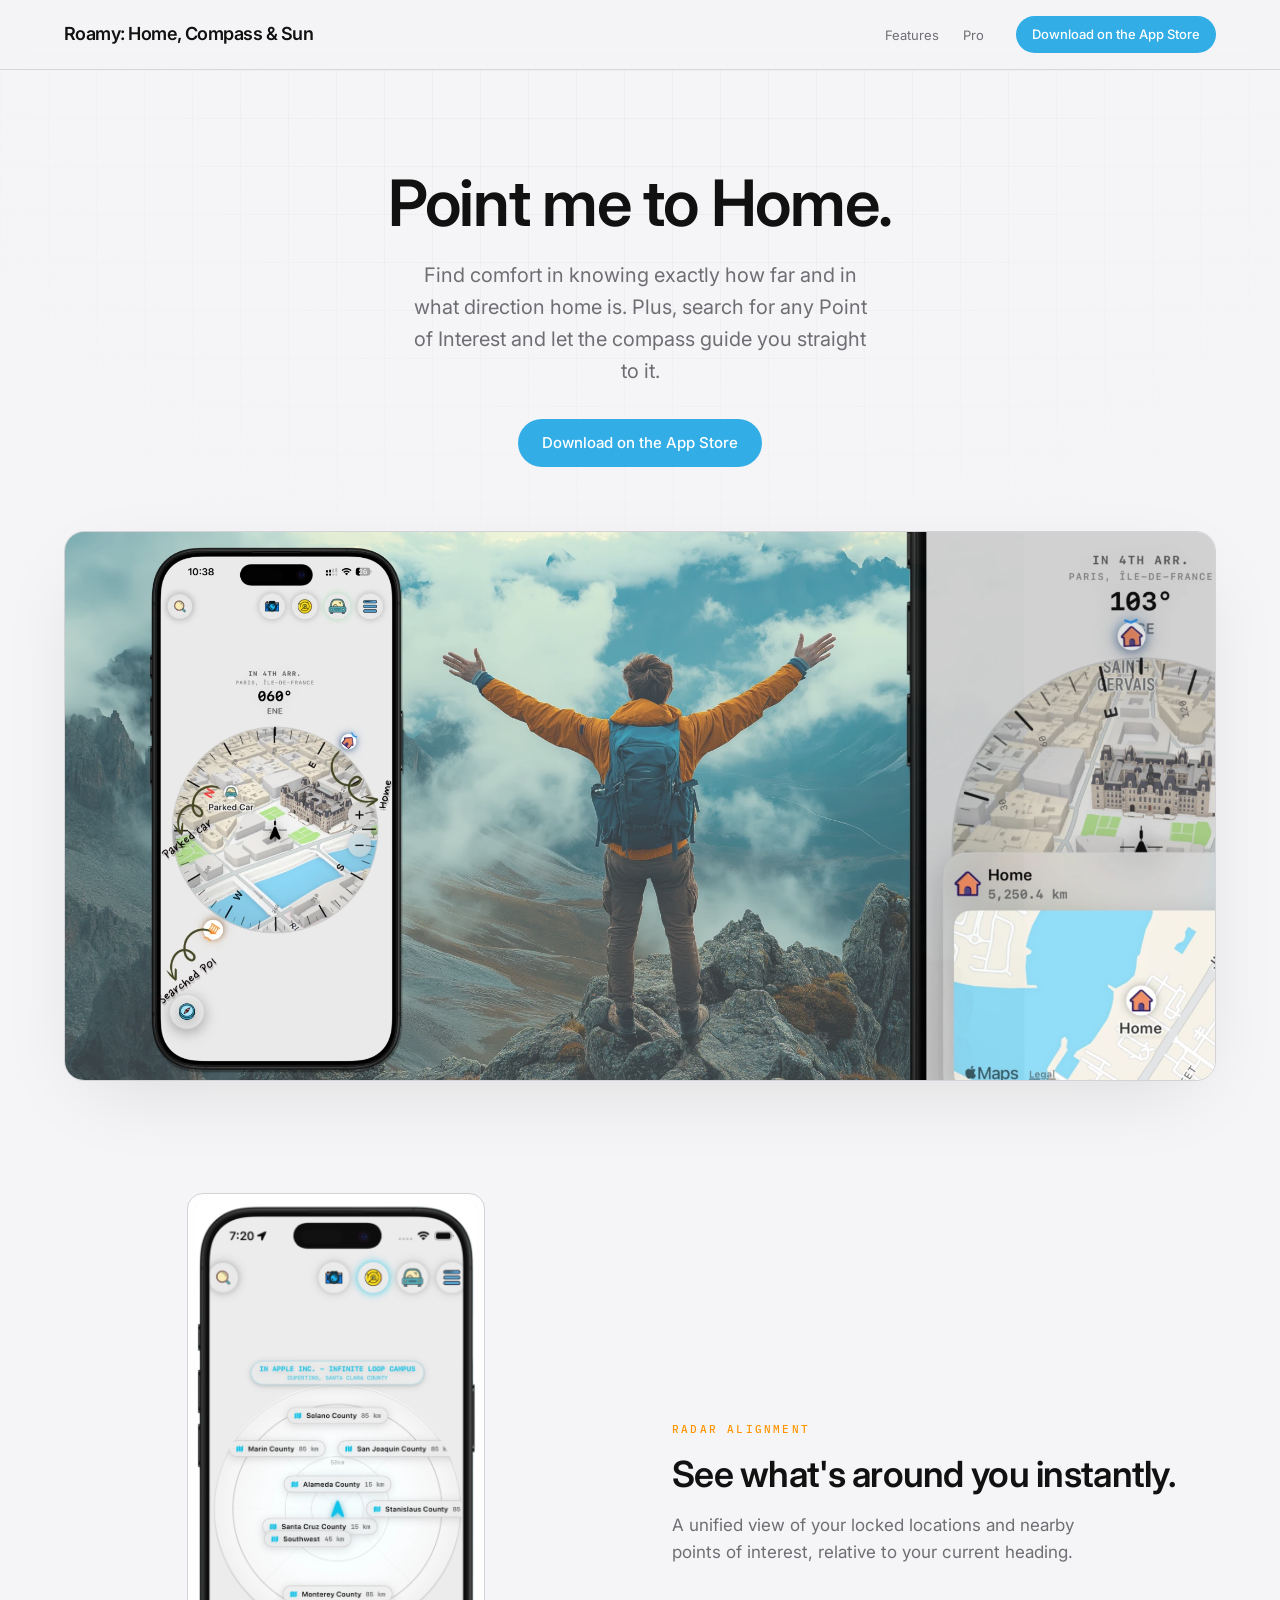
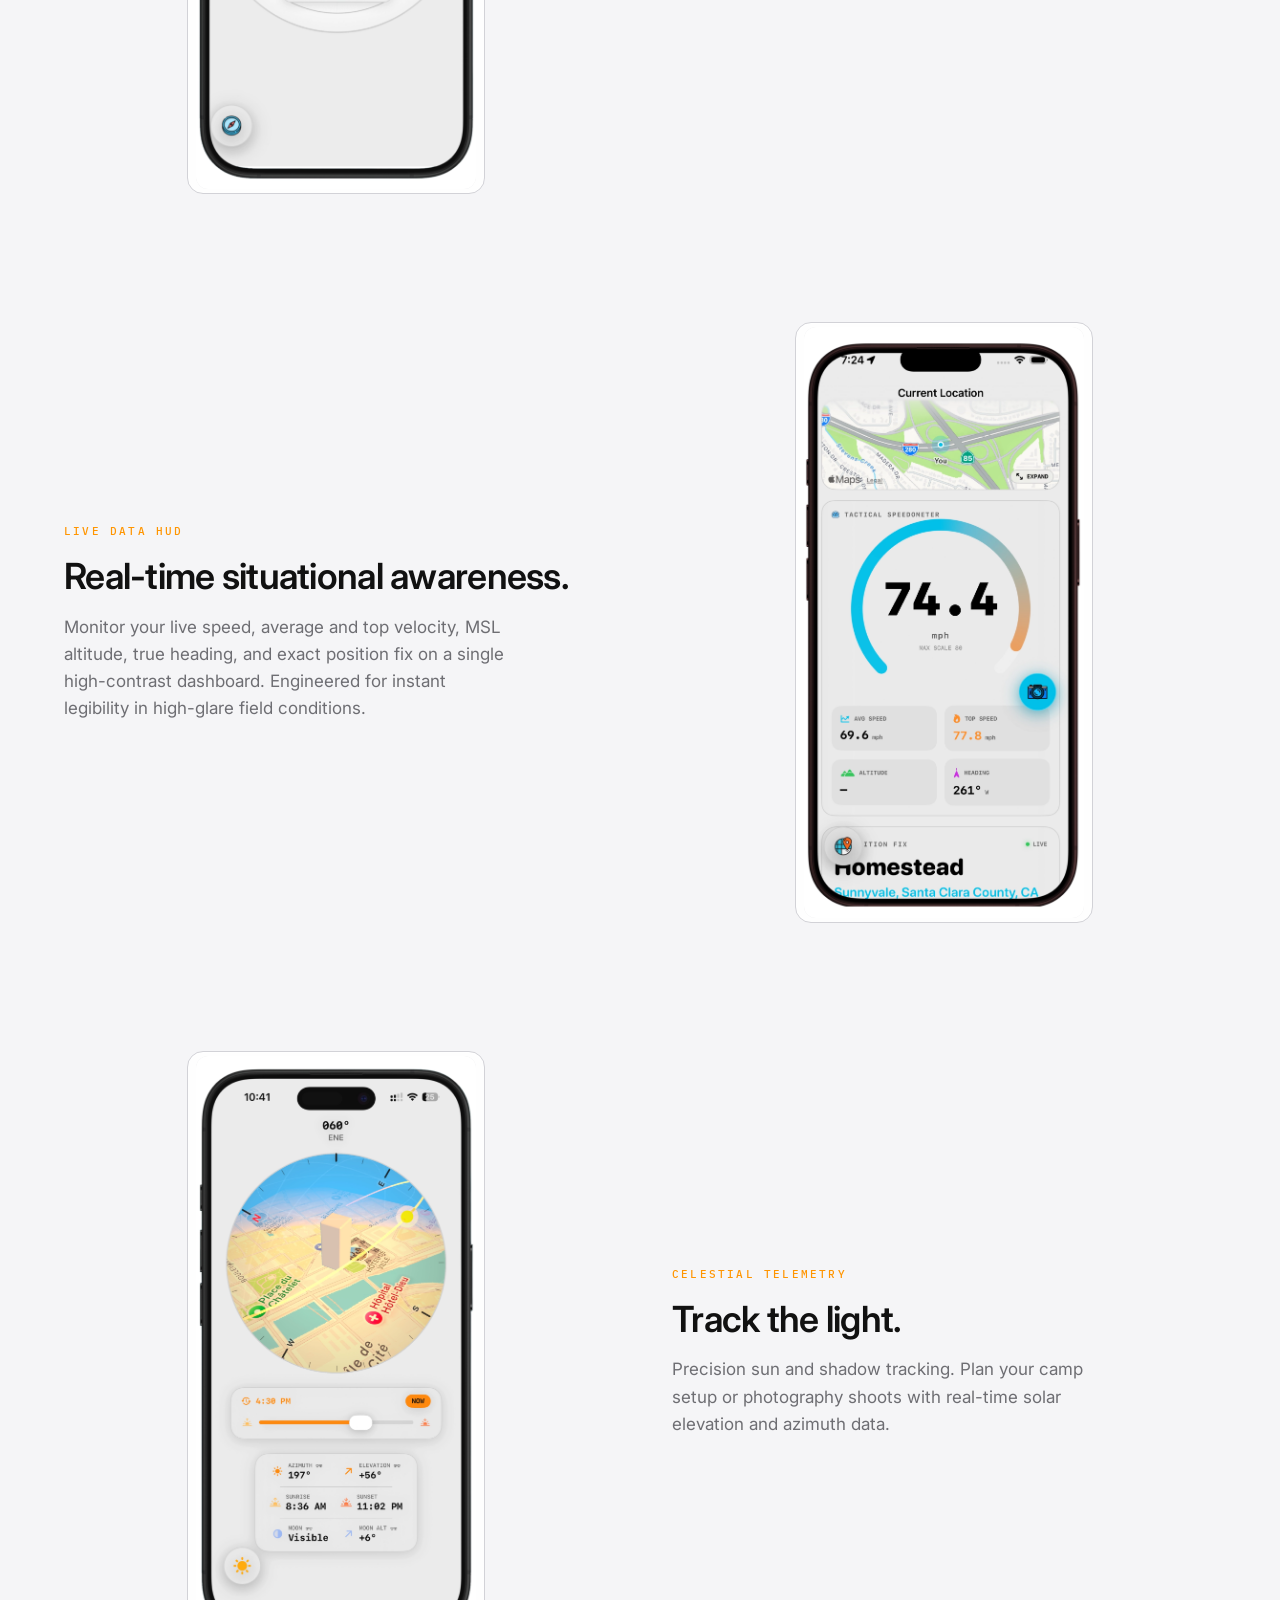
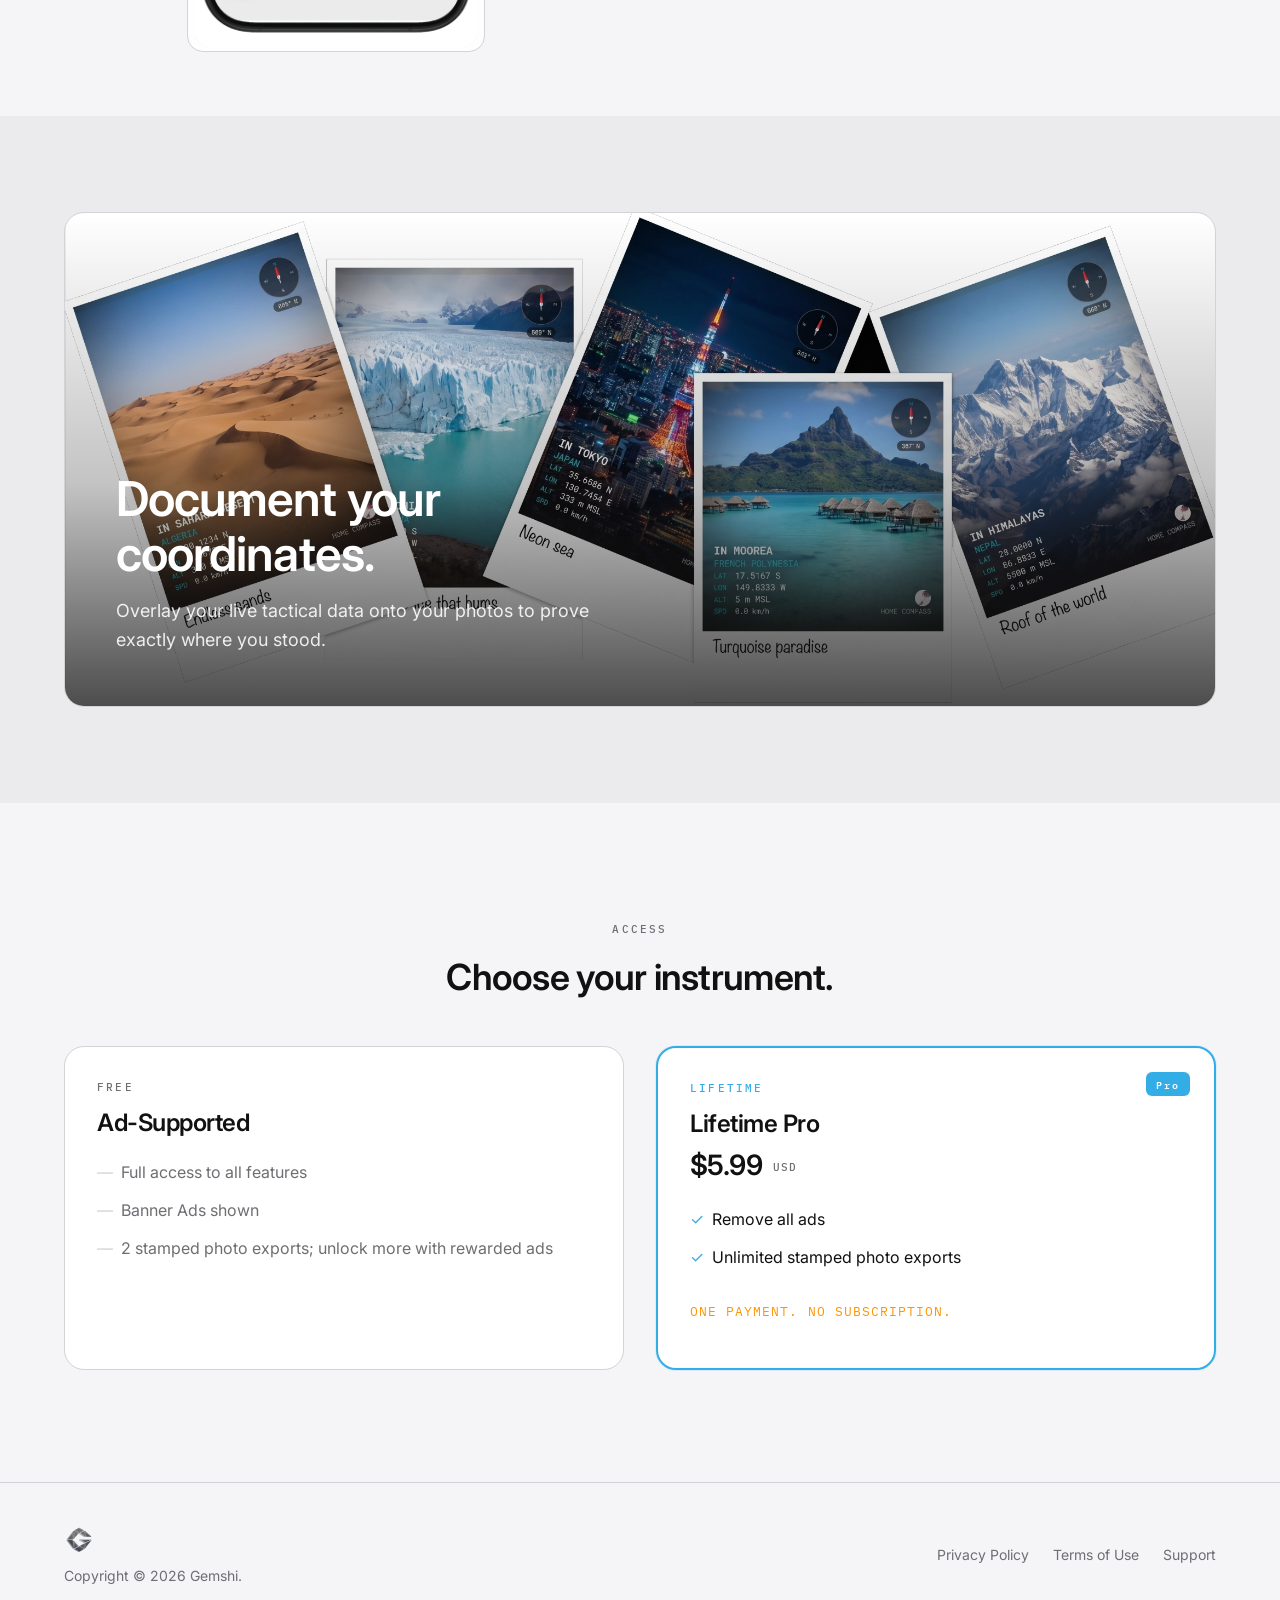
==== commit 82a64105: "finetue screenshots" ====
--- a/index.html
+++ b/index.html
@@ -169,9 +169,12 @@
               <span class="label label--muted">Free</span>
               <h3>Ad-Supported</h3>
               <ul class="plan-list">
-                <li><span>—</span> Ad-supported experience</li>
-                <li><span>—</span> Basic navigation to locked locations</li>
-                <li><span>—</span> Standard instrument UI</li>
+                <li><span>—</span> Full access to all features</li>
+                <li><span>—</span> Banner Ads shown</li>
+                <li>
+                  <span>—</span> 2 stamped photo exports; unlock more with
+                  rewarded ads
+                </li>
               </ul>
             </div>
 
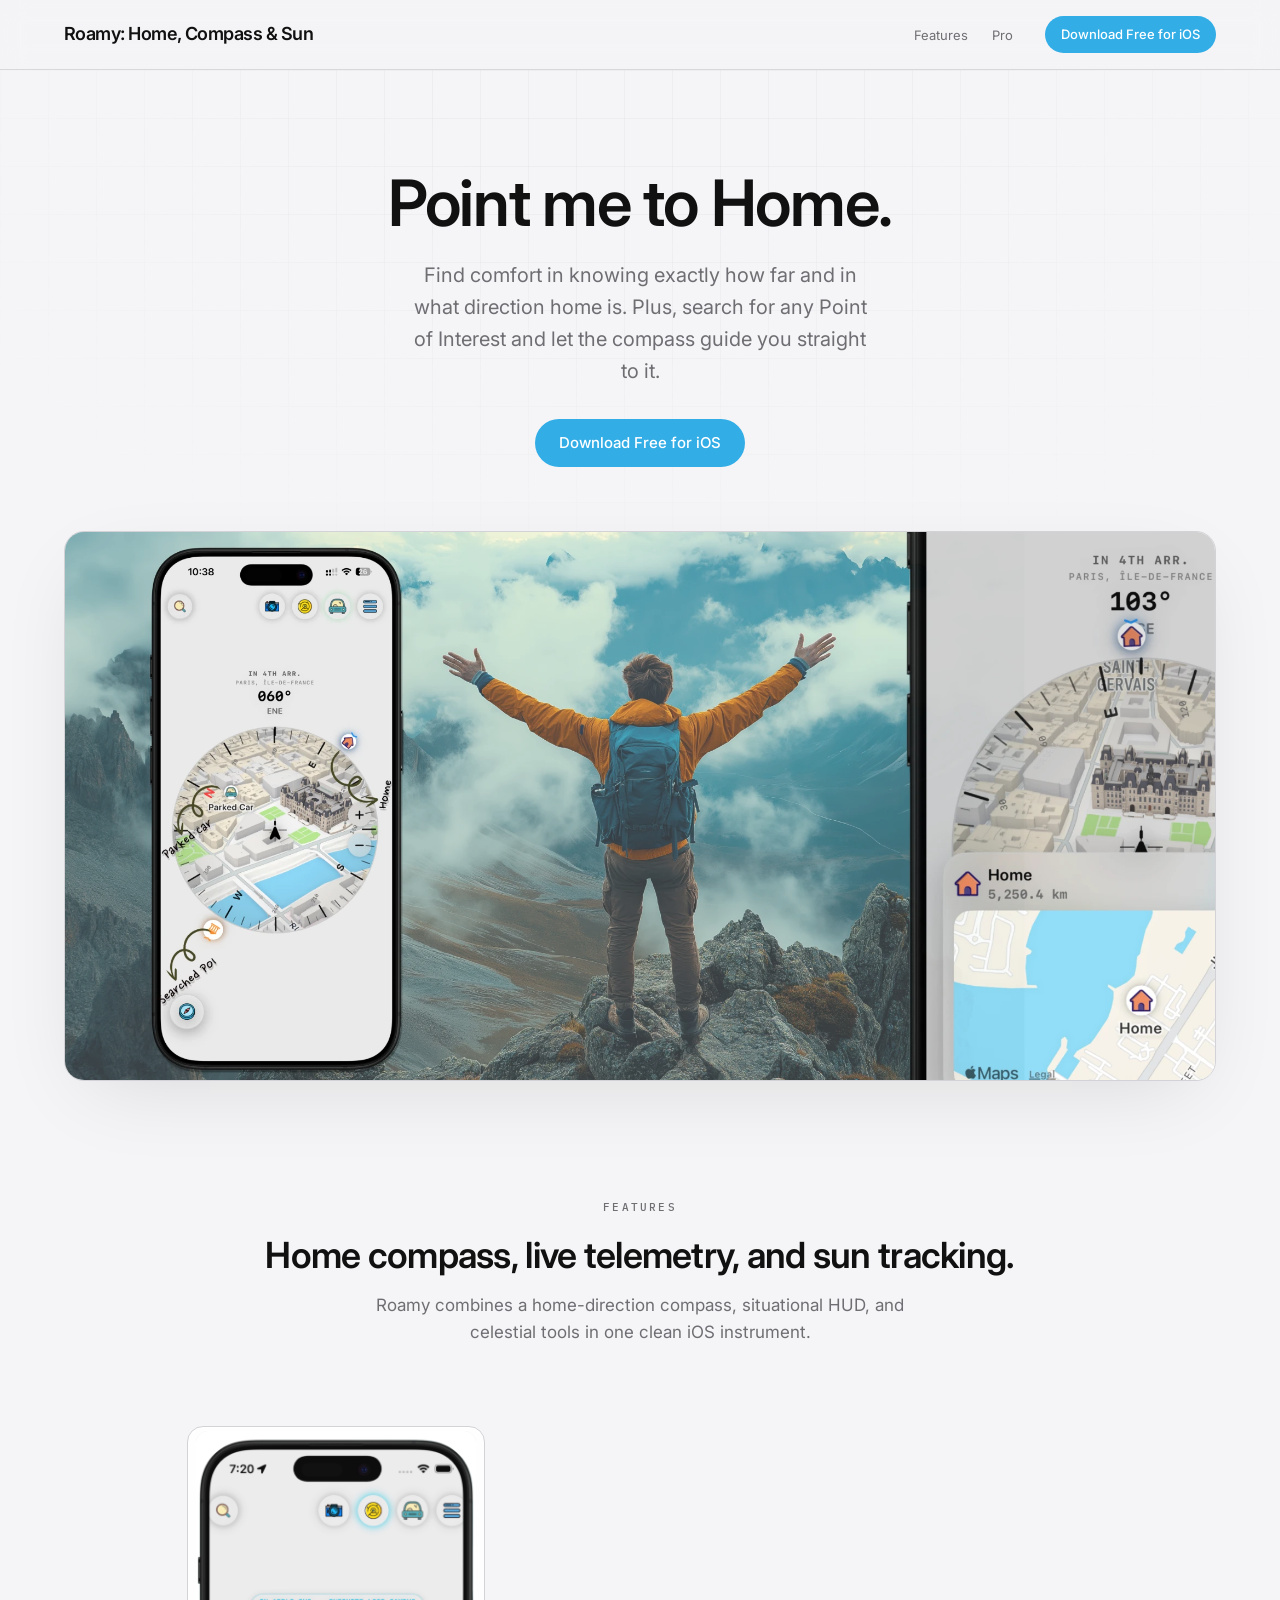
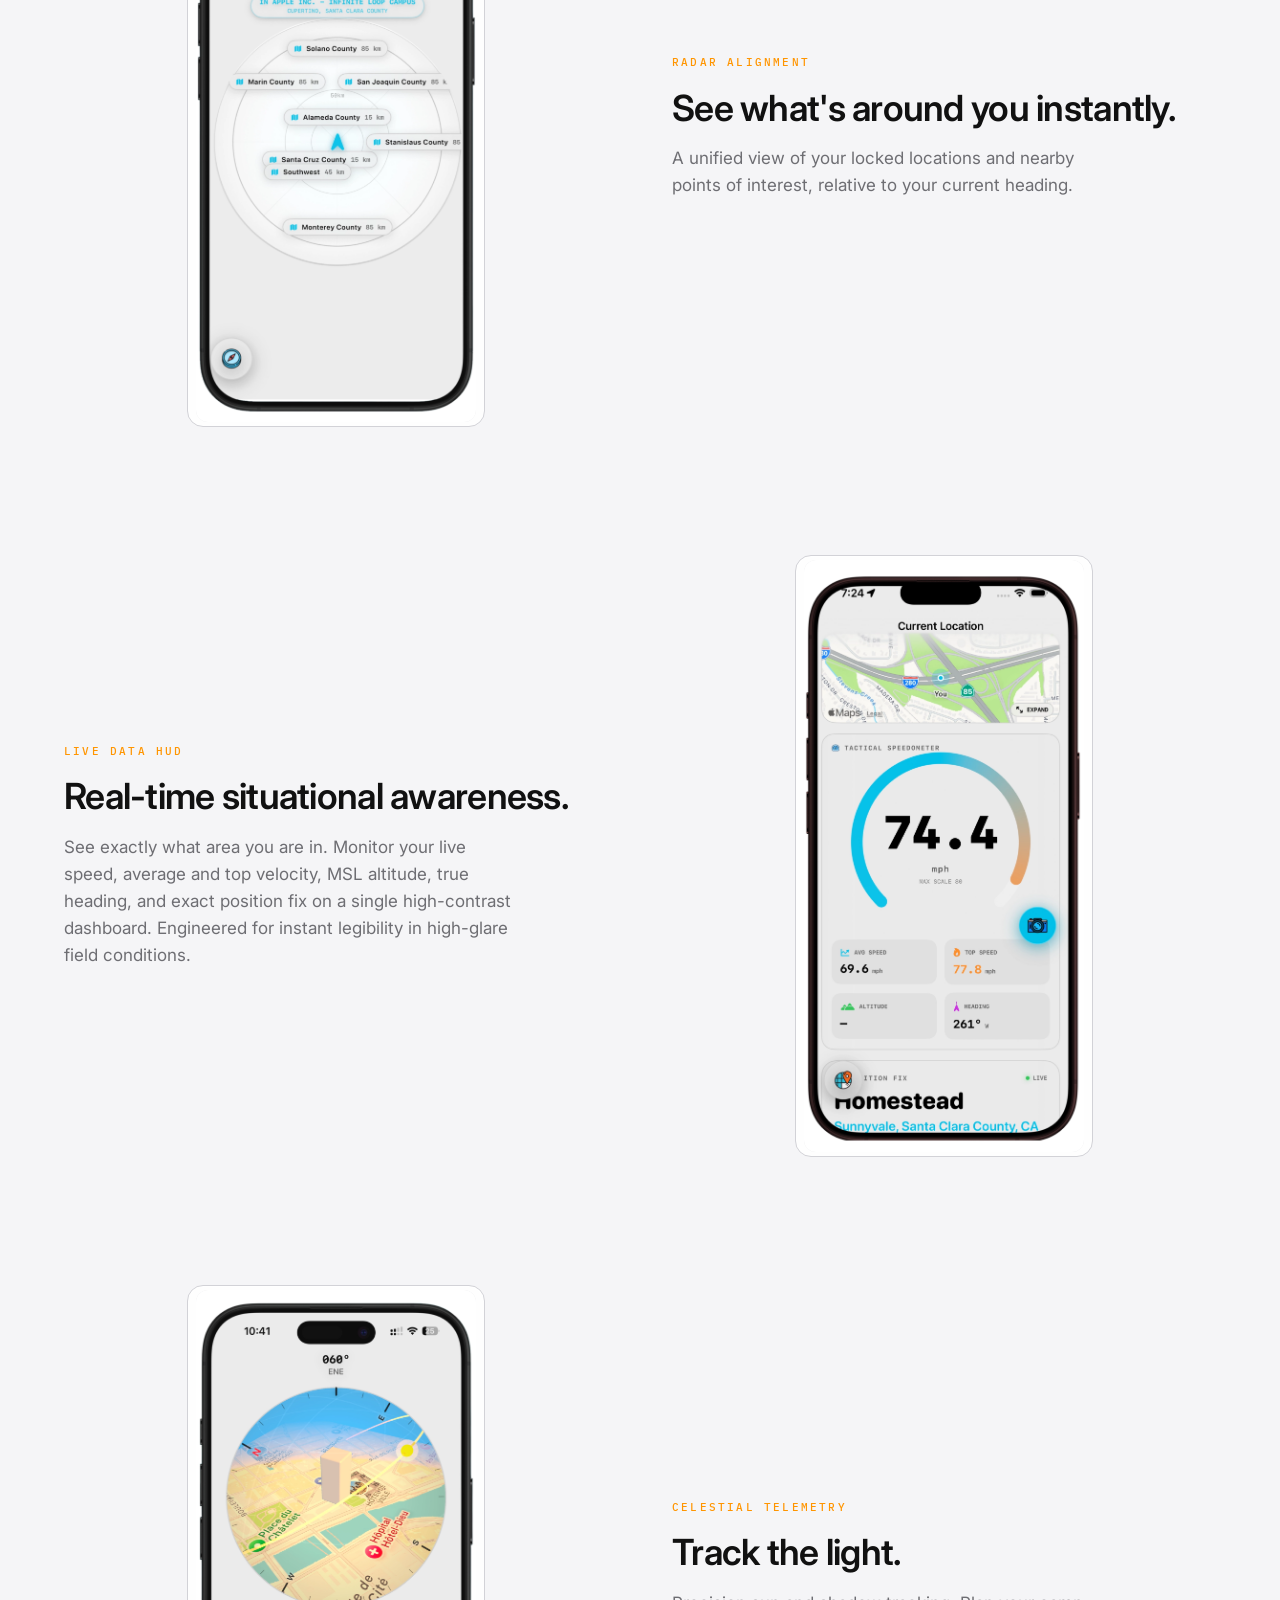
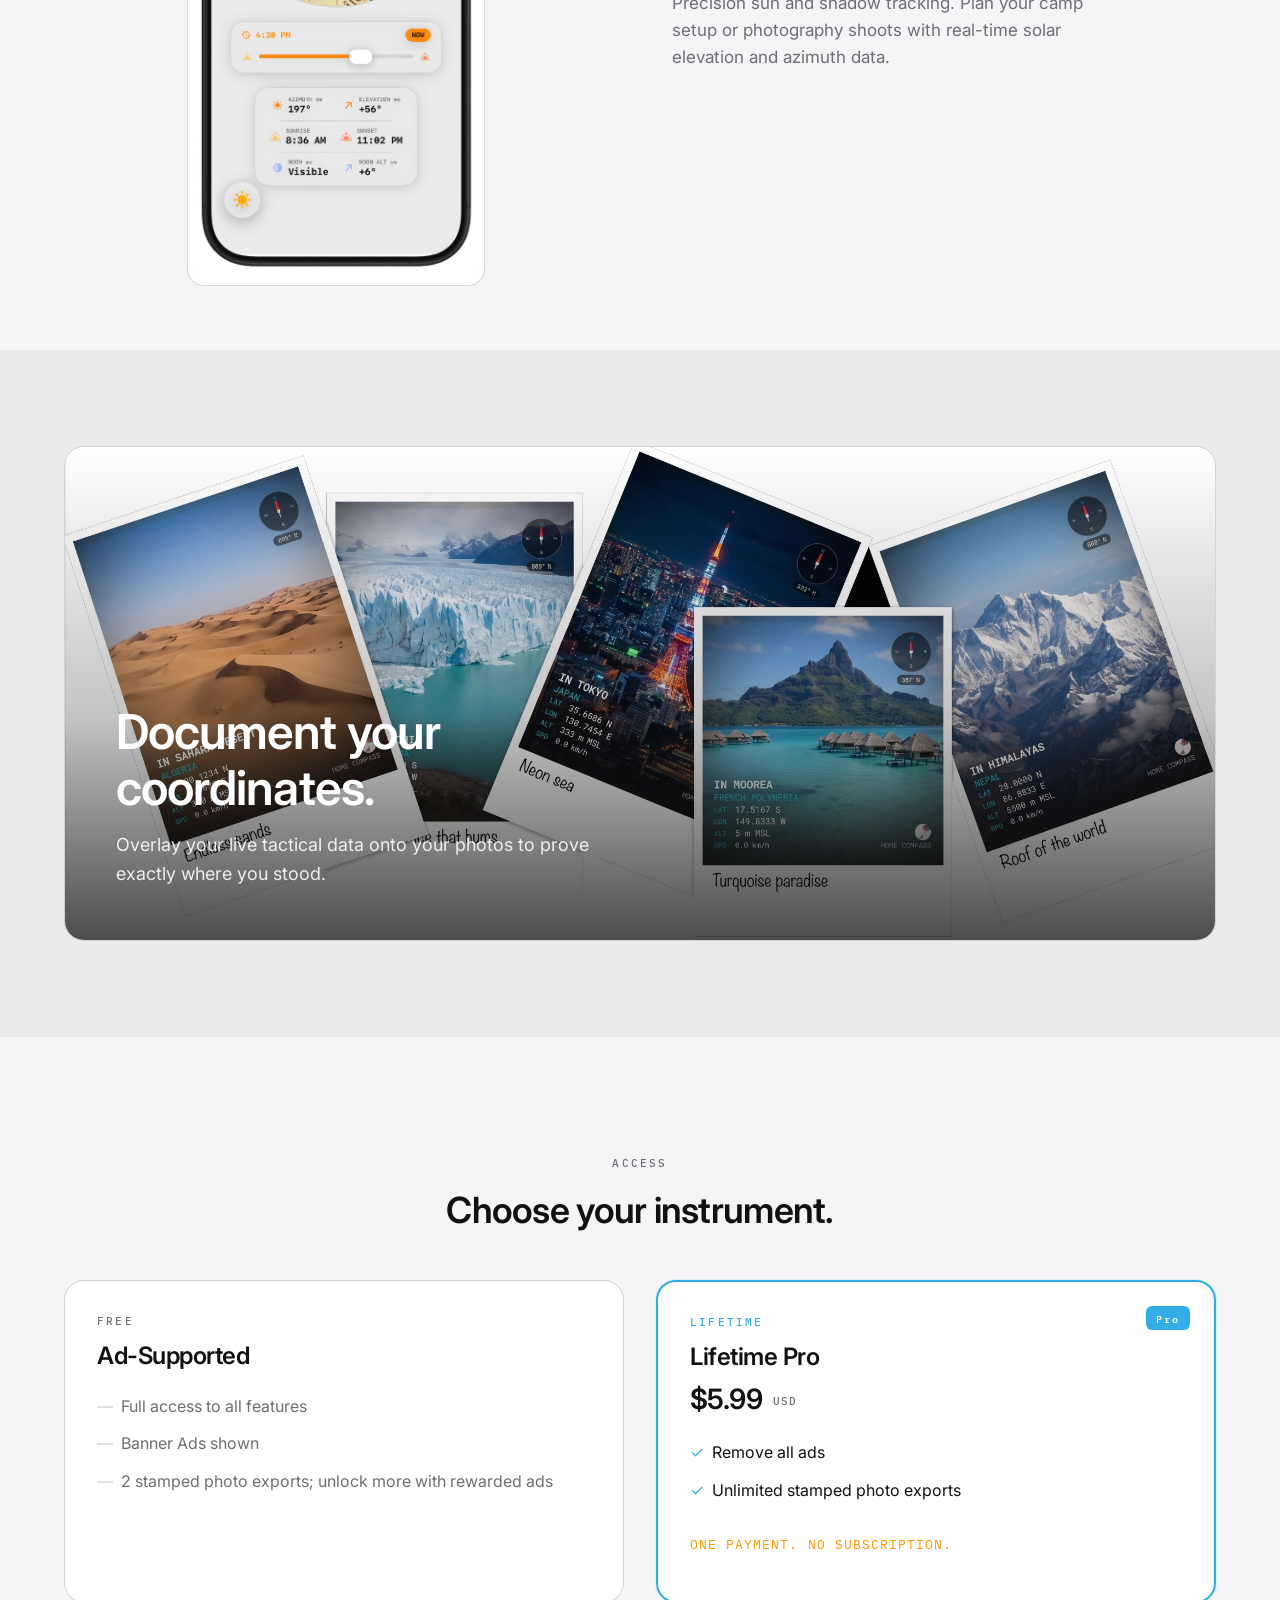
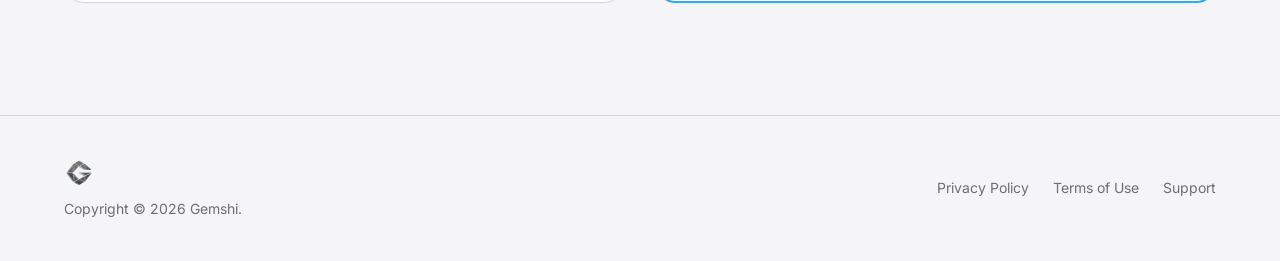
==== commit fdfd7411: "improved SEO" ====
--- a/index.html
+++ b/index.html
@@ -3,11 +3,59 @@
   <head>
     <meta charset="utf-8" />
     <meta name="viewport" content="width=device-width, initial-scale=1" />
+    <title>
+      Roamy: Home, Compass &amp; Sun — GPS Home Compass App for iOS
+    </title>
     <meta
       name="description"
-      content="Find comfort in knowing exactly how far and in what direction home is. Plus, search for any Point of Interest and let the compass guide you straight to it. Roamy: Home, Compass & Sun for iOS."
-    />
-    <title>Roamy: Home, Compass &amp; Sun — Point me to Home.</title>
+      content="Roamy is a GPS home compass for iPhone. See how far and which way home is, search any place, track sun and shadow, and stamp photos with live coordinates. Free on the App Store."
+    />
+    <meta
+      name="keywords"
+      content="home compass, GPS compass, waypoint tracker, sun tracker, iOS navigation app, find home direction, Roamy"
+    />
+    <meta name="author" content="Gemshi" />
+    <meta name="robots" content="index, follow, max-image-preview:large" />
+    <meta name="theme-color" content="#F5F5F7" />
+    <link rel="canonical" href="https://gemshi.com/HomeCompass/" />
+
+    <!-- Open Graph -->
+    <meta property="og:type" content="website" />
+    <meta property="og:site_name" content="Roamy: Home, Compass &amp; Sun" />
+    <meta property="og:locale" content="en_US" />
+    <meta property="og:url" content="https://gemshi.com/HomeCompass/" />
+    <meta
+      property="og:title"
+      content="Roamy: Home, Compass &amp; Sun — Point me to Home."
+    />
+    <meta
+      property="og:description"
+      content="Find how far and which way home is. Search any place, track sun and shadow, and stamp photos with live GPS data. Free GPS compass for iOS."
+    />
+    <meta
+      property="og:image"
+      content="https://gemshi.com/HomeCompass/images/hero-compass.webp"
+    />
+    <meta property="og:image:alt" content="Roamy home compass app on iPhone" />
+
+    <!-- Twitter -->
+    <meta name="twitter:card" content="summary_large_image" />
+    <meta
+      name="twitter:title"
+      content="Roamy: Home, Compass &amp; Sun — GPS Home Compass for iOS"
+    />
+    <meta
+      name="twitter:description"
+      content="Find how far and which way home is. Search any place, track sun and shadow, stamp photos with live coordinates. Free on iOS."
+    />
+    <meta
+      name="twitter:image"
+      content="https://gemshi.com/HomeCompass/images/hero-compass.webp"
+    />
+
+    <!-- App Store smart banner -->
+    <meta name="apple-itunes-app" content="app-id=6799052119" />
+
     <link rel="preconnect" href="https://fonts.googleapis.com" />
     <link rel="preconnect" href="https://fonts.gstatic.com" crossorigin />
     <link
@@ -15,39 +63,87 @@
       rel="stylesheet"
     />
     <link rel="stylesheet" href="css/styles.css" />
+
+    <script type="application/ld+json">
+      {
+        "@context": "https://schema.org",
+        "@type": "SoftwareApplication",
+        "name": "Roamy: Home, Compass & Sun",
+        "applicationCategory": "NavigationApplication",
+        "operatingSystem": "iOS",
+        "description": "GPS home compass for iPhone. See how far and which way home is, search any place, track sun and shadow, and stamp photos with live coordinates.",
+        "url": "https://gemshi.com/HomeCompass/",
+        "image": "https://gemshi.com/HomeCompass/images/hero-compass.webp",
+        "downloadUrl": "https://apps.apple.com/app/roamy-home-compass-sun/id6799052119",
+        "offers": [
+          {
+            "@type": "Offer",
+            "price": "0",
+            "priceCurrency": "USD",
+            "description": "Free, ad-supported"
+          },
+          {
+            "@type": "Offer",
+            "price": "5.99",
+            "priceCurrency": "USD",
+            "description": "Lifetime Pro — remove ads and unlimited stamped photo exports"
+          }
+        ],
+        "author": {
+          "@type": "Organization",
+          "name": "Gemshi",
+          "url": "https://gemshi.com/"
+        },
+        "publisher": {
+          "@type": "Organization",
+          "name": "Gemshi",
+          "url": "https://gemshi.com/"
+        }
+      }
+    </script>
   </head>
   <body>
     <header class="site-header">
       <div class="wrap nav">
-        <a class="logo" href="#">Roamy<span class="logo-tagline">: Home, Compass &amp; Sun</span></a>
+        <a class="logo" href="https://gemshi.com/HomeCompass/"
+          >Roamy<span class="logo-tagline">: Home, Compass &amp; Sun</span></a
+        >
         <div class="nav-end">
           <ul class="nav-links">
             <li><a href="#features">Features</a></li>
             <li><a href="#pro">Pro</a></li>
           </ul>
-          <a class="btn btn--cyan btn--sm" data-app-store href="#"
-            >Download on the App Store</a
+          <a
+            class="btn btn--cyan btn--sm"
+            data-app-store
+            href="https://apps.apple.com/app/roamy-home-compass-sun/id6799052119"
+            >Download Free for iOS</a
           >
         </div>
       </div>
     </header>
 
     <main>
-      <section class="hero">
+      <section class="hero" aria-labelledby="hero-heading">
         <div class="wrap hero-inner reveal">
-          <h1>Point me to Home.</h1>
+          <h1 id="hero-heading">Point me to Home.</h1>
           <p class="lead">
-            Find comfort in knowing exactly how far and in what direction home is. Plus, search for any Point of Interest and let the compass guide you straight to it.
+            Find comfort in knowing exactly how far and in what direction home
+            is. Plus, search for any Point of Interest and let the compass guide
+            you straight to it.
           </p>
           <div class="hero-cta">
-            <a class="btn btn--cyan" data-app-store href="#"
-              >Download on the App Store</a
+            <a
+              class="btn btn--cyan"
+              data-app-store
+              href="https://apps.apple.com/app/roamy-home-compass-sun/id6799052119"
+              >Download Free for iOS</a
             >
           </div>
           <div class="hero-frame">
             <img
               src="images/hero-compass.webp"
-              alt="Roamy: Home, Compass &amp; Sun bearing instrument on iPhone"
+              alt="Roamy iOS app showing a GPS home compass needle pointing toward home"
               width="2100"
               height="1000"
               fetchpriority="high"
@@ -56,112 +152,125 @@
         </div>
       </section>
 
-      <section id="features" class="features">
-        <div class="wrap features-stack">
-          <article class="feature reveal">
-            <div class="feature-media">
-              <div class="phone-panel">
-                <div class="phone-panel-inner">
-                  <img
-                    src="images/nearbyscreen.webp"
-                    alt="Nearby locations aligned on compass radar"
-                    width="390"
-                    height="844"
-                    loading="lazy"
-                  />
+      <section id="features" class="features" aria-labelledby="features-heading">
+        <div class="wrap">
+          <header class="features-header reveal">
+            <span class="label label--muted">Features</span>
+            <h2 id="features-heading">
+              Home compass, live telemetry, and sun tracking.
+            </h2>
+            <p class="features-intro">
+              Roamy combines a home-direction compass, situational HUD, and
+              celestial tools in one clean iOS instrument.
+            </p>
+          </header>
+
+          <div class="features-stack">
+            <article class="feature reveal">
+              <div class="feature-media">
+                <div class="phone-panel">
+                  <div class="phone-panel-inner">
+                    <img
+                      src="images/nearbyscreen.webp"
+                      alt="Roamy radar screen aligning nearby places and locked locations to your heading"
+                      width="390"
+                      height="844"
+                      loading="lazy"
+                    />
+                  </div>
                 </div>
               </div>
-            </div>
-            <div class="feature-copy">
-              <span class="label">Radar Alignment</span>
-              <h2>See what's around you instantly.</h2>
-              <p>
-                A unified view of your locked locations and nearby points of
-                interest, relative to your current heading.
-              </p>
-            </div>
-          </article>
-
-          <article class="feature feature--reverse reveal">
-            <div class="feature-media">
-              <div class="phone-panel">
-                <div class="phone-panel-inner">
-                  <img
-                    src="images/telemetryscreen.webp"
-                    alt="Live tactical telemetry dashboard with speed, altitude, and heading"
-                    width="390"
-                    height="844"
-                    loading="lazy"
-                  />
+              <div class="feature-copy">
+                <span class="label">Radar Alignment</span>
+                <h3>See what's around you instantly.</h3>
+                <p>
+                  A unified view of your locked locations and nearby points of
+                  interest, relative to your current heading.
+                </p>
+              </div>
+            </article>
+
+            <article class="feature feature--reverse reveal">
+              <div class="feature-media">
+                <div class="phone-panel">
+                  <div class="phone-panel-inner">
+                    <img
+                      src="images/telemetryscreen.webp"
+                      alt="Roamy live data HUD with speed, altitude, heading, and GPS position"
+                      width="390"
+                      height="844"
+                      loading="lazy"
+                    />
+                  </div>
                 </div>
               </div>
-            </div>
-            <div class="feature-copy">
-              <span class="label">Live Data HUD</span>
-              <h2>Real-time situational awareness.</h2>
-              <p>
-                Monitor your live speed, average and top velocity, MSL
-                altitude, true heading, and exact position fix on a single
-                high-contrast dashboard. Engineered for instant legibility in
-                high-glare field conditions.
-              </p>
-            </div>
-          </article>
-
-          <article class="feature reveal">
-            <div class="feature-media">
-              <div class="phone-panel">
-                <div class="phone-panel-inner">
-                  <img
-                    src="images/sunshadowscreen.webp"
-                    alt="Sun and shadow elevation telemetry"
-                    width="390"
-                    height="844"
-                    loading="lazy"
-                  />
+              <div class="feature-copy">
+                <span class="label">Live Data HUD</span>
+                <h3>Real-time situational awareness.</h3>
+                <p>
+                  See exactly what area you are in. Monitor your live speed,
+                  average and top velocity, MSL altitude, true heading, and exact
+                  position fix on a single high-contrast dashboard. Engineered for
+                  instant legibility in high-glare field conditions.
+                </p>
+              </div>
+            </article>
+
+            <article class="feature reveal">
+              <div class="feature-media">
+                <div class="phone-panel">
+                  <div class="phone-panel-inner">
+                    <img
+                      src="images/sunshadowscreen.webp"
+                      alt="Roamy sun and shadow tracker showing solar elevation and azimuth"
+                      width="390"
+                      height="844"
+                      loading="lazy"
+                    />
+                  </div>
                 </div>
               </div>
-            </div>
-            <div class="feature-copy">
-              <span class="label">Celestial Telemetry</span>
-              <h2>Track the light.</h2>
-              <p>
-                Precision sun and shadow tracking. Plan your camp setup or
-                photography shoots with real-time solar elevation and azimuth
-                data.
-              </p>
-            </div>
-          </article>
+              <div class="feature-copy">
+                <span class="label">Celestial Telemetry</span>
+                <h3>Track the light.</h3>
+                <p>
+                  Precision sun and shadow tracking. Plan your camp setup or
+                  photography shoots with real-time solar elevation and azimuth
+                  data.
+                </p>
+              </div>
+            </article>
+          </div>
         </div>
       </section>
 
-      <section class="cinematic">
+      <section class="cinematic" aria-labelledby="cinematic-heading">
         <div class="wrap reveal">
           <div class="cinematic-card">
             <img
               src="images/polaroidscreen.webp"
-              alt="Photo stamped with live tactical coordinates"
+              alt="Photo stamped with Roamy live GPS coordinates and tactical telemetry"
               width="1600"
               height="900"
               loading="lazy"
             />
             <div class="cinematic-overlay" aria-hidden="true"></div>
             <div class="cinematic-text">
-              <h2>Document your coordinates.</h2>
+              <h2 id="cinematic-heading">Document your coordinates.</h2>
               <p>
-                Overlay your live tactical data onto your photos to prove
-                exactly where you stood.
+                Overlay your live tactical data onto your photos to prove exactly
+                where you stood.
               </p>
             </div>
           </div>
         </div>
       </section>
 
-      <section id="pro" class="pricing">
+      <section id="pro" class="pricing" aria-labelledby="pricing-heading">
         <div class="wrap">
           <header class="pricing-header reveal">
             <span class="label label--muted">Access</span>
-            <h2>Choose your instrument.</h2>
+            <h2 id="pricing-heading">Choose your instrument.</h2>
           </header>
 
           <div class="pricing-grid">
@@ -201,12 +310,11 @@
             class="footer-brand"
             href="https://gemshi.com/"
             rel="noopener noreferrer"
-            aria-label="Gemshi"
           >
             <img
               class="footer-logo"
               src="images/GemshiLogoLight.png"
-              alt=""
+              alt="Gemshi"
               width="512"
               height="512"
             />
--- a/css/styles.css
+++ b/css/styles.css
@@ -270,6 +270,23 @@
   padding: clamp(2rem, 5vw, 4rem) 0;
 }
 
+.features-header {
+  text-align: center;
+  margin-bottom: clamp(3rem, 8vw, 5rem);
+}
+
+.features-header h2 {
+  margin-top: 1rem;
+  font-size: clamp(1.75rem, 4vw, 2.25rem);
+}
+
+.features-intro {
+  margin: 1rem auto 0;
+  max-width: 36rem;
+  font-size: 1.0625rem;
+  color: var(--muted);
+}
+
 .features-stack {
   display: flex;
   flex-direction: column;
@@ -340,7 +357,8 @@
   display: block;
 }
 
-.feature-copy h2 {
+.feature-copy h2,
+.feature-copy h3 {
   margin-top: 1rem;
   font-size: clamp(1.75rem, 4vw, 2.25rem);
 }
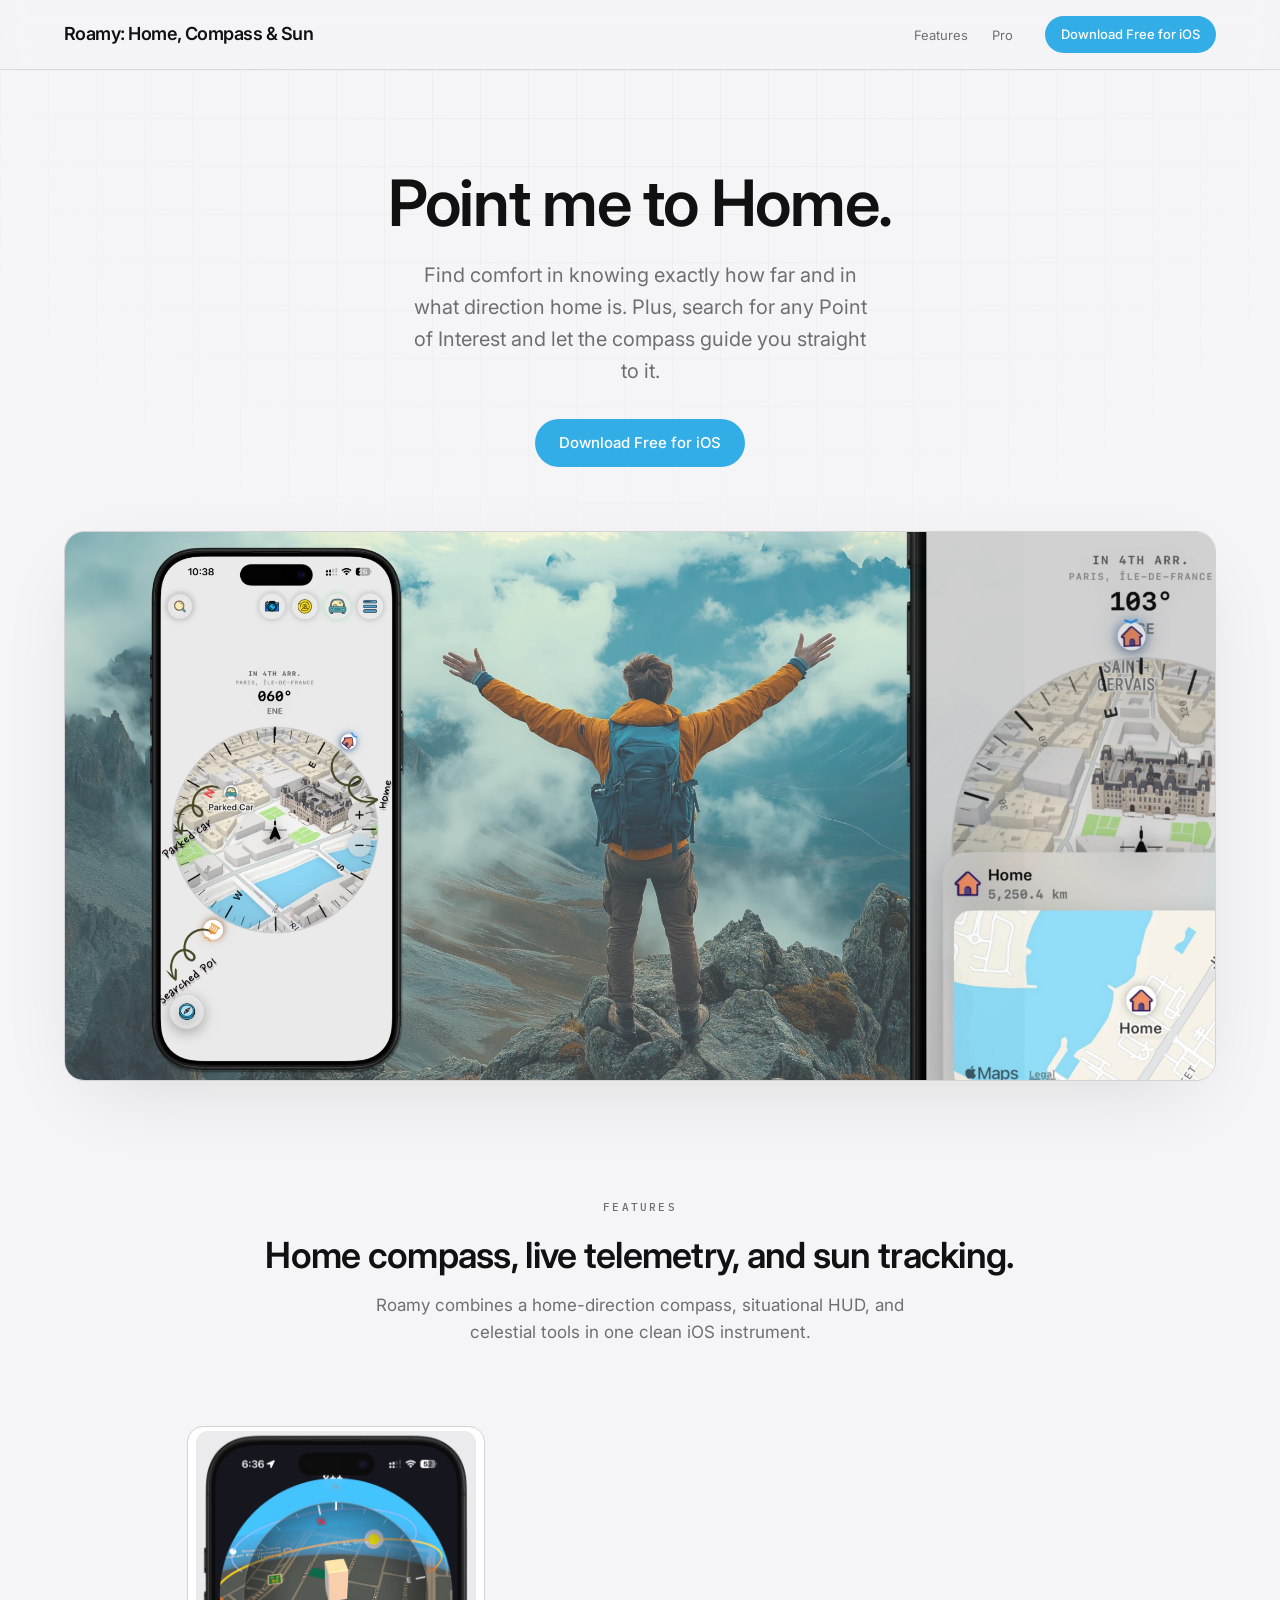
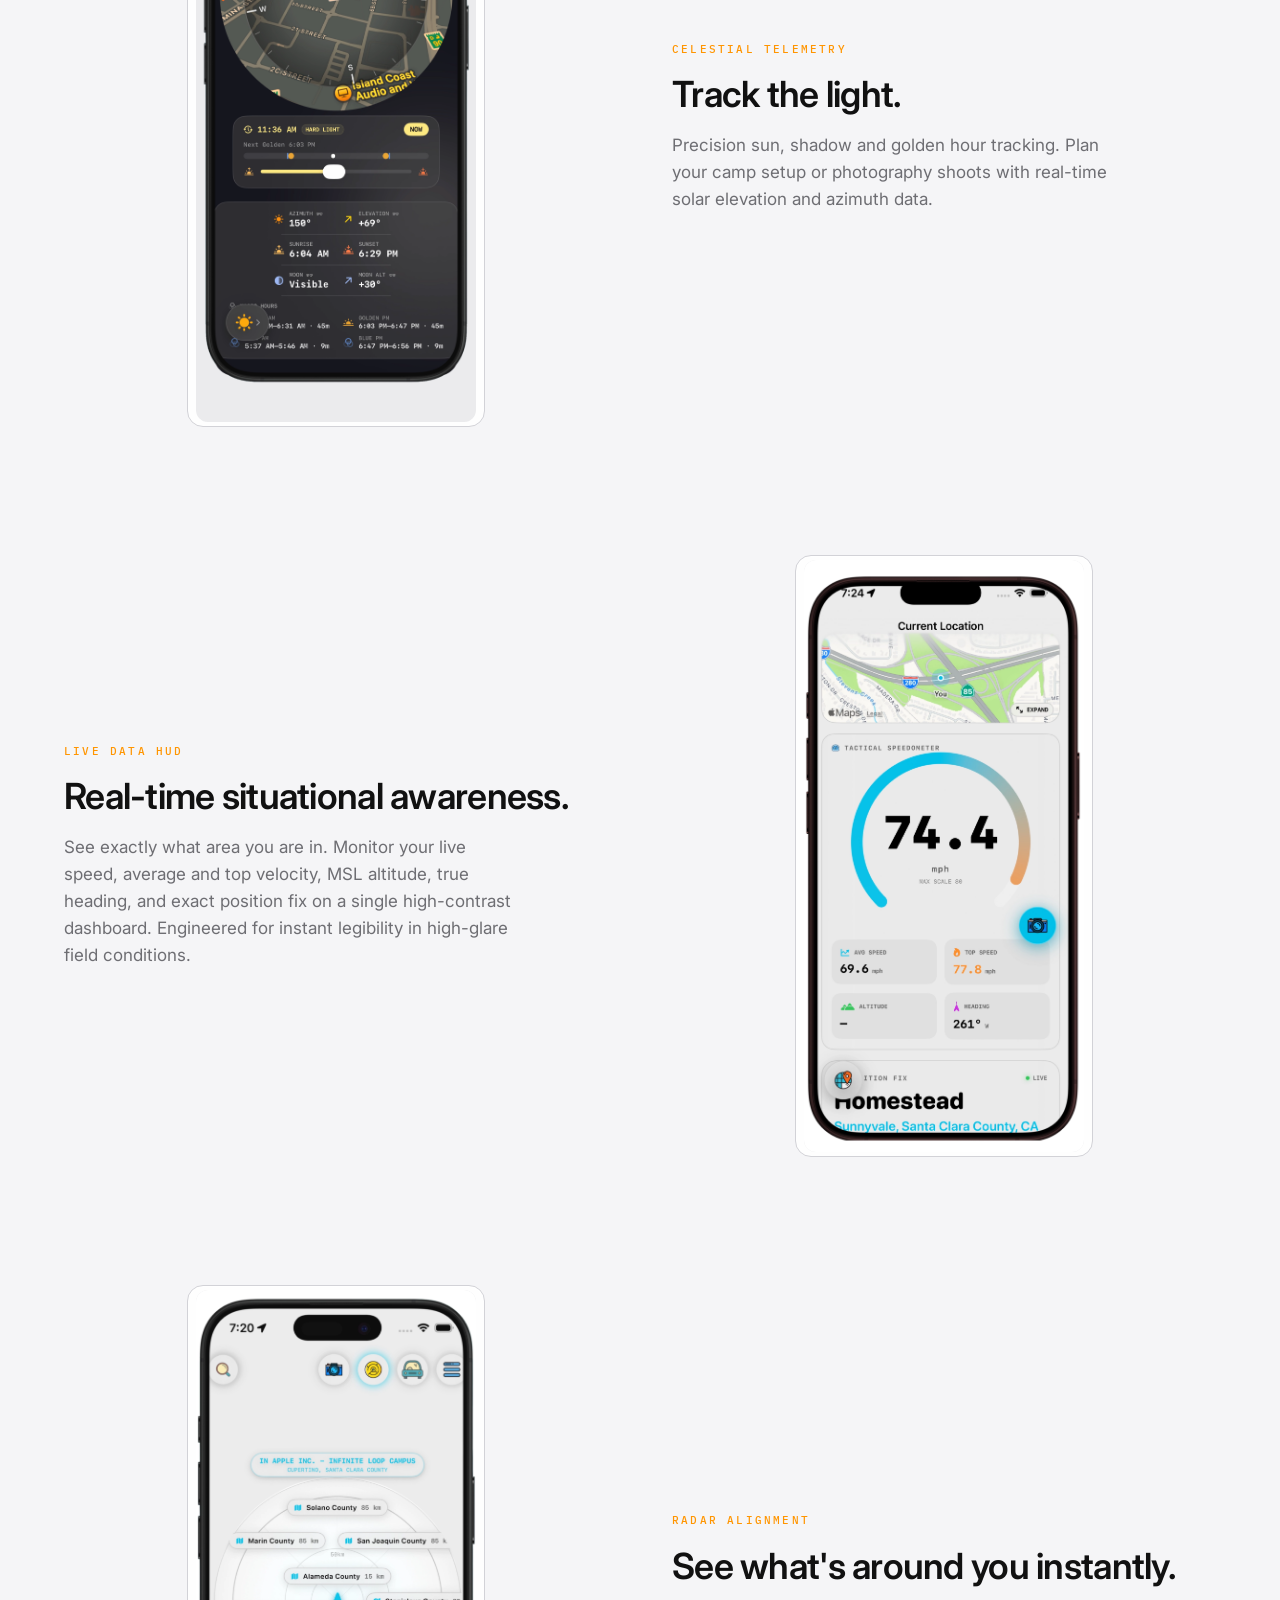
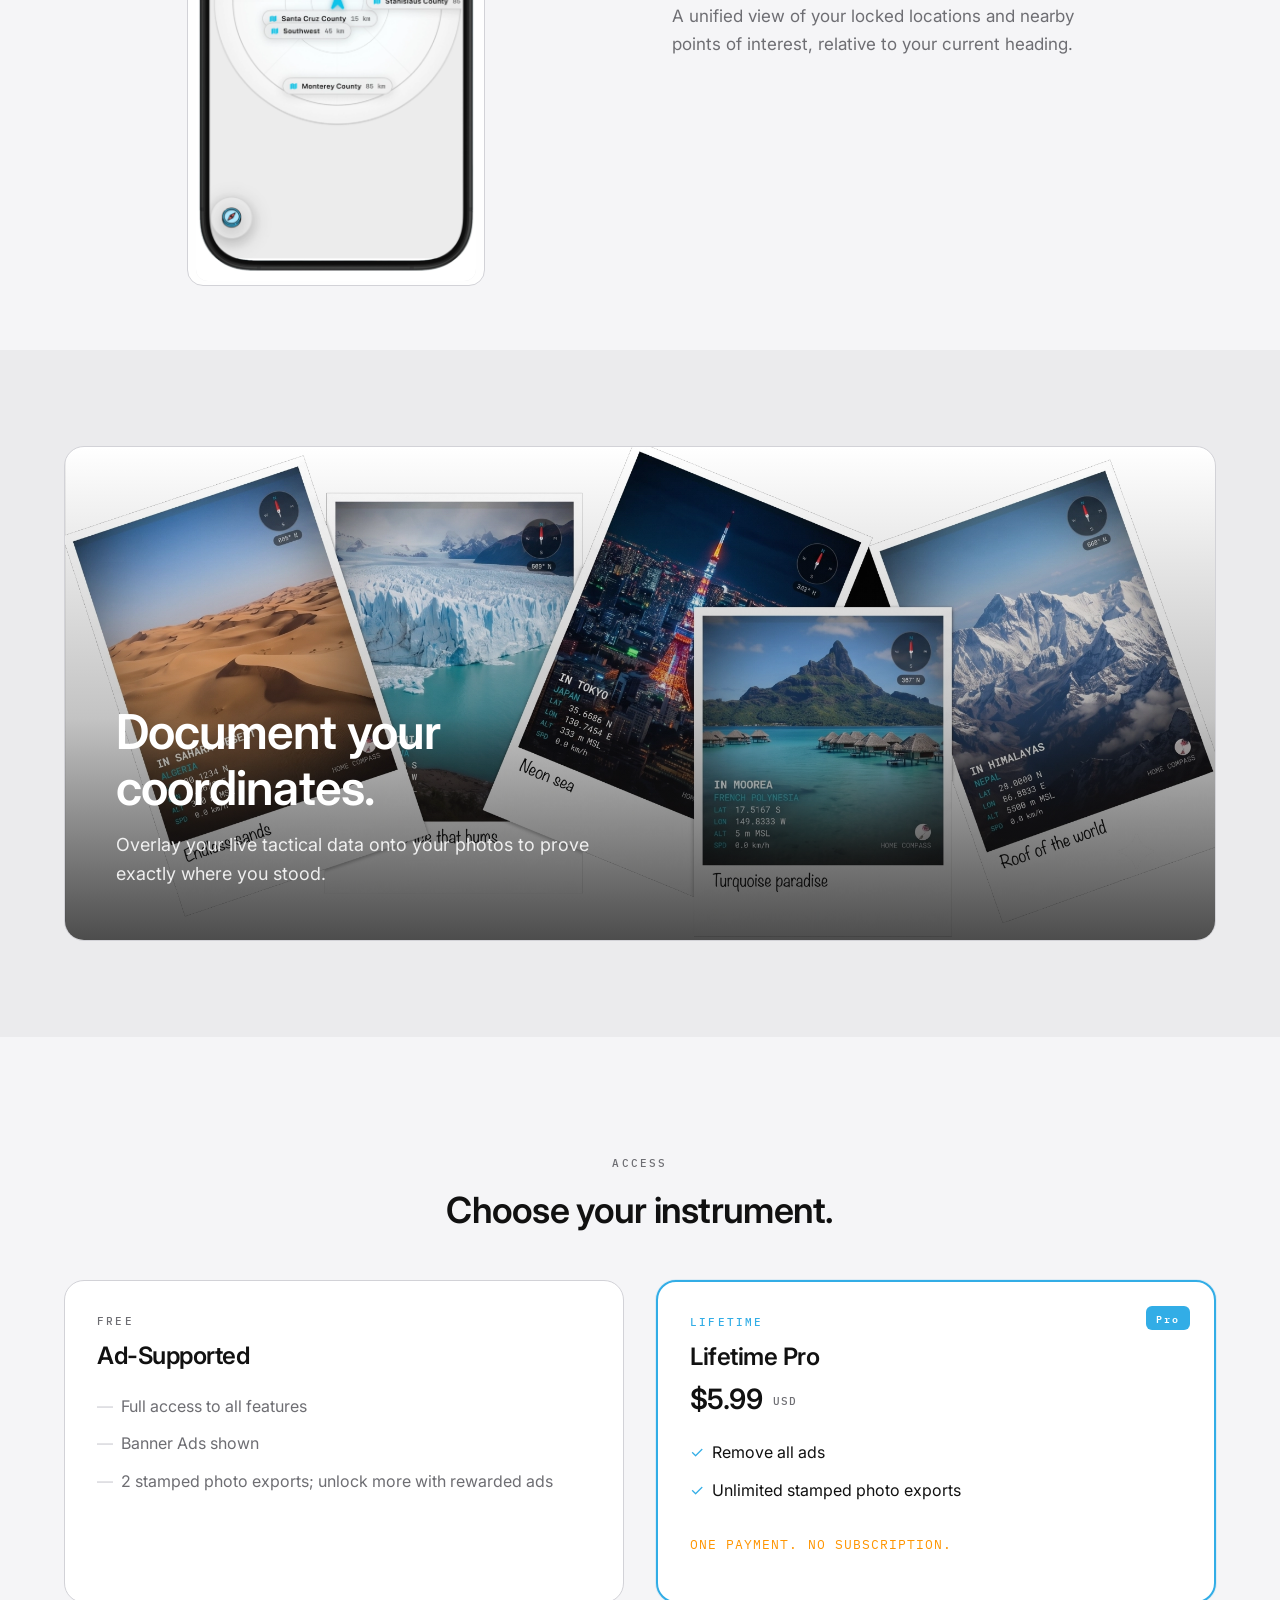
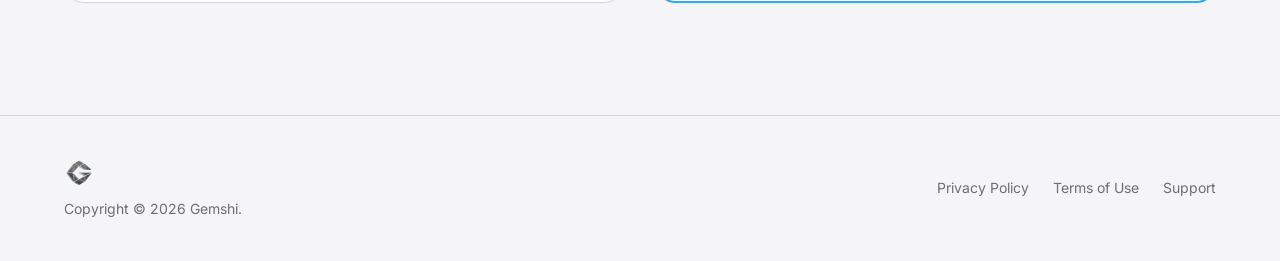
==== commit c6c076ce: "new sun and fav icon" ====
--- a/index.html
+++ b/index.html
@@ -4,7 +4,7 @@
     <meta charset="utf-8" />
     <meta name="viewport" content="width=device-width, initial-scale=1" />
     <title>
-      Roamy: Home, Compass &amp; Sun — GPS Home Compass App for iOS
+      Roamy: Home, Compass &amp; Sun - GPS Home Compass App for iOS
     </title>
     <meta
       name="description"
@@ -63,6 +63,9 @@
       rel="stylesheet"
     />
     <link rel="stylesheet" href="css/styles.css" />
+
+    <link rel="icon" href="images/favicon.png" type="image/png" />
+    <link rel="apple-touch-icon" href="images/favicon.png" />
 
     <script type="application/ld+json">
       {
@@ -171,8 +174,8 @@
                 <div class="phone-panel">
                   <div class="phone-panel-inner">
                     <img
-                      src="images/nearbyscreen.webp"
-                      alt="Roamy radar screen aligning nearby places and locked locations to your heading"
+                      src="images/sunshadowscreen.webp"
+                      alt="Roamy sun and shadow tracker showing solar elevation and azimuth"
                       width="390"
                       height="844"
                       loading="lazy"
@@ -181,11 +184,12 @@
                 </div>
               </div>
               <div class="feature-copy">
-                <span class="label">Radar Alignment</span>
-                <h3>See what's around you instantly.</h3>
+                <span class="label">Celestial Telemetry</span>
+                <h3>Track the light.</h3>
                 <p>
-                  A unified view of your locked locations and nearby points of
-                  interest, relative to your current heading.
+                  Precision sun, shadow and golden hour tracking. Plan your camp setup or
+                  photography shoots with real-time solar elevation and azimuth
+                  data.
                 </p>
               </div>
             </article>
@@ -221,8 +225,8 @@
                 <div class="phone-panel">
                   <div class="phone-panel-inner">
                     <img
-                      src="images/sunshadowscreen.webp"
-                      alt="Roamy sun and shadow tracker showing solar elevation and azimuth"
+                      src="images/nearbyscreen.webp"
+                      alt="Roamy radar screen aligning nearby places and locked locations to your heading"
                       width="390"
                       height="844"
                       loading="lazy"
@@ -231,12 +235,11 @@
                 </div>
               </div>
               <div class="feature-copy">
-                <span class="label">Celestial Telemetry</span>
-                <h3>Track the light.</h3>
+                <span class="label">Radar Alignment</span>
+                <h3>See what's around you instantly.</h3>
                 <p>
-                  Precision sun and shadow tracking. Plan your camp setup or
-                  photography shoots with real-time solar elevation and azimuth
-                  data.
+                  A unified view of your locked locations and nearby points of
+                  interest, relative to your current heading.
                 </p>
               </div>
             </article>
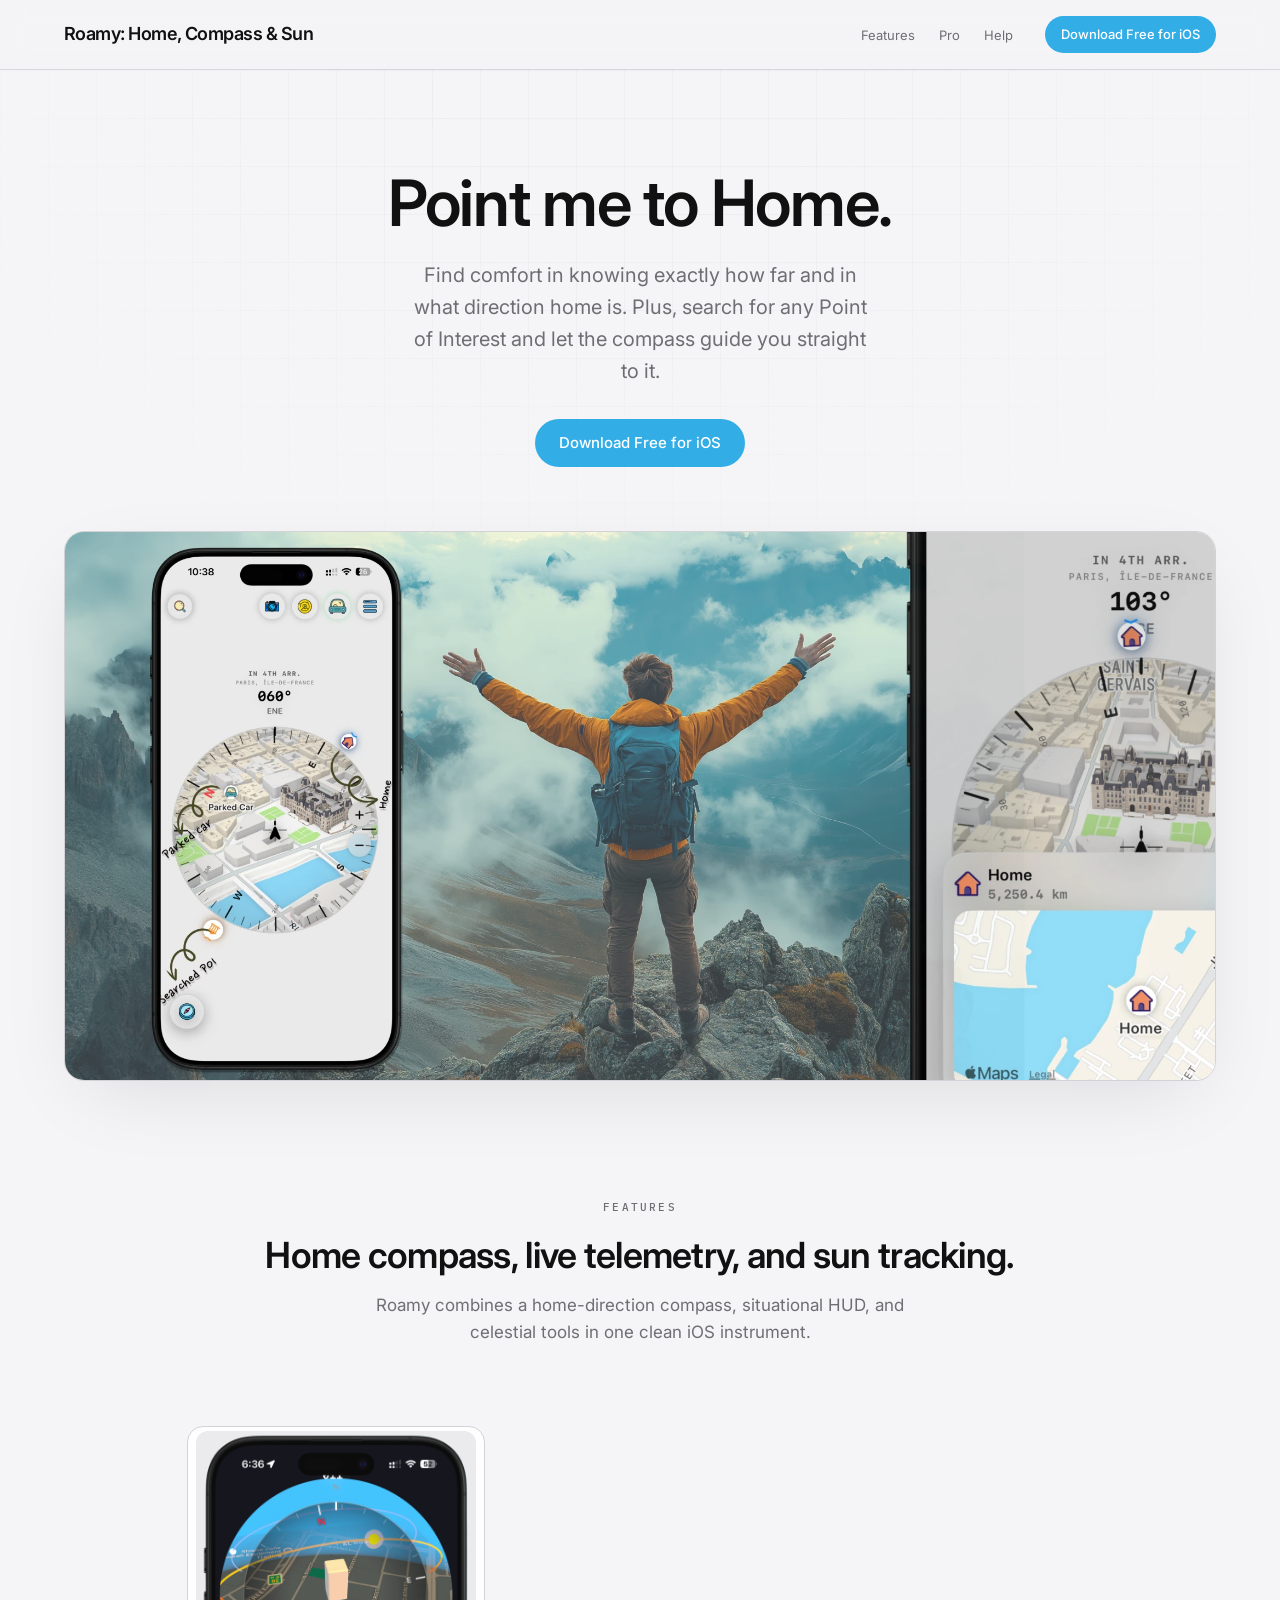
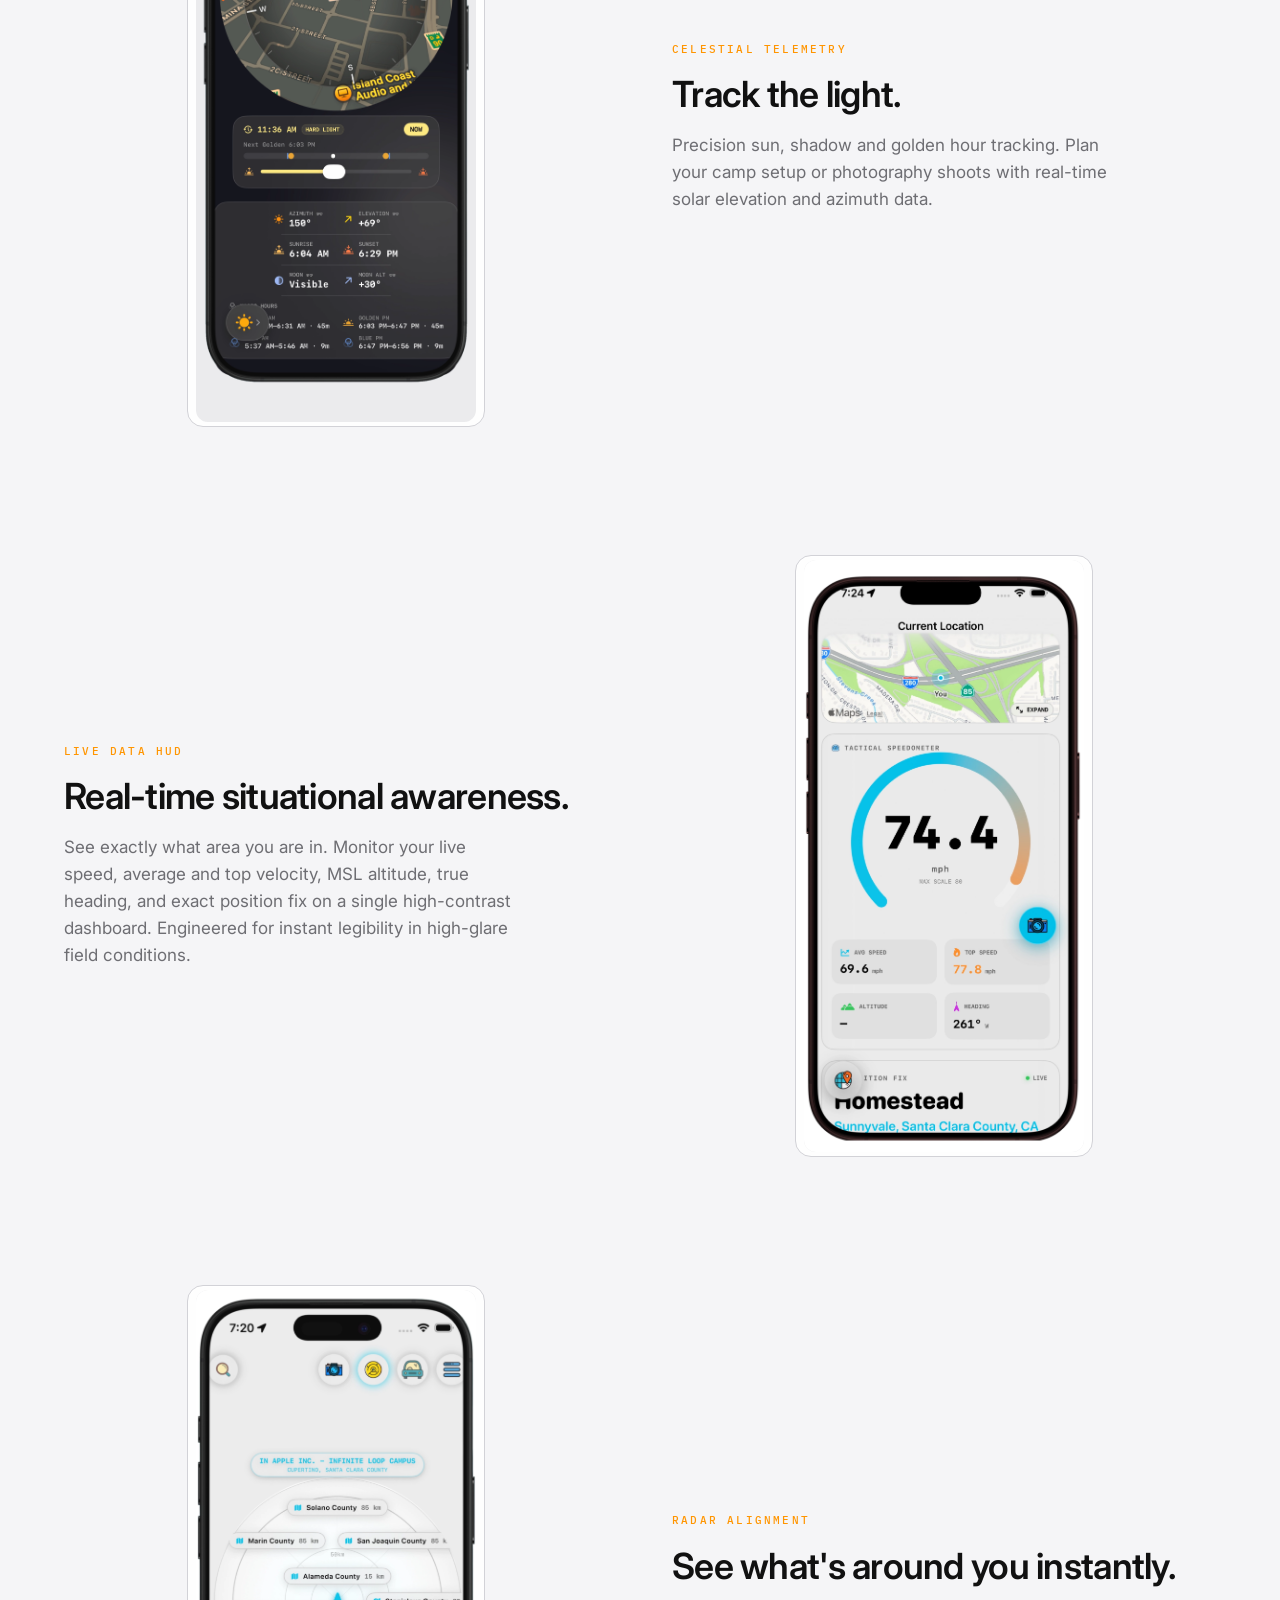
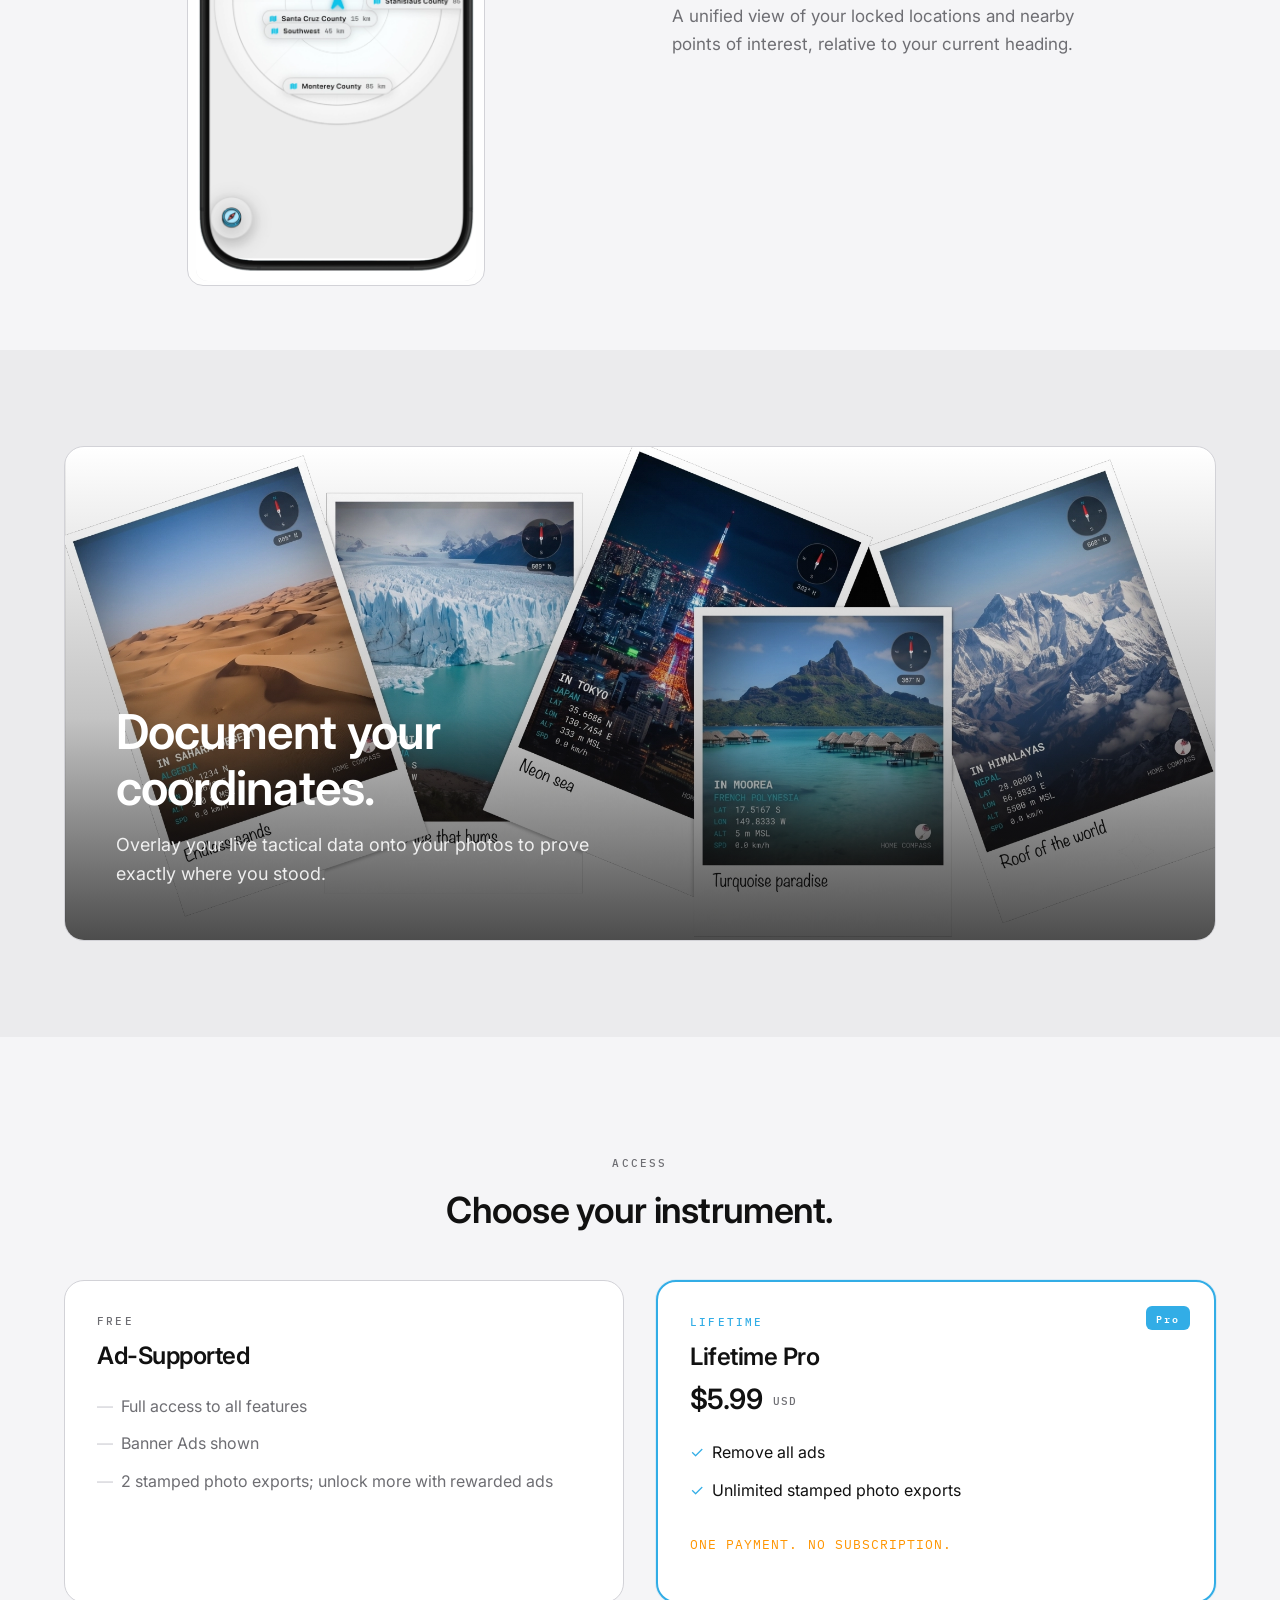
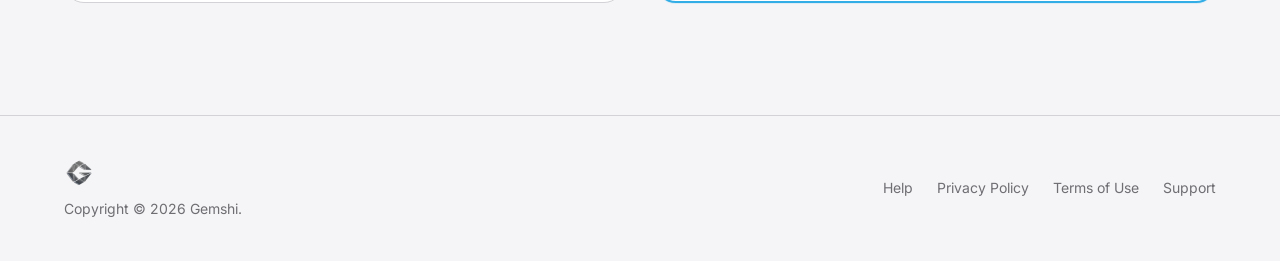
==== commit 541eb274: "help added" ====
--- a/index.html
+++ b/index.html
@@ -115,6 +115,7 @@
           <ul class="nav-links">
             <li><a href="#features">Features</a></li>
             <li><a href="#pro">Pro</a></li>
+            <li><a href="help.html">Help</a></li>
           </ul>
           <a
             class="btn btn--cyan btn--sm"
@@ -328,6 +329,7 @@
           </p>
         </div>
         <ul class="footer-links">
+          <li><a href="help.html">Help</a></li>
           <li><a href="privacy.html">Privacy Policy</a></li>
           <li><a href="terms.html">Terms of Use</a></li>
           <li>
--- a/css/styles.css
+++ b/css/styles.css
@@ -744,6 +744,282 @@
   line-height: 1.6;
 }
 
+/* —— Help page —— */
+.help-page {
+  padding-bottom: clamp(3rem, 8vw, 5rem);
+}
+
+.help-hero {
+  padding: clamp(2.5rem, 7vw, 4.5rem) 0 clamp(2rem, 5vw, 3rem);
+  border-bottom: 1px solid var(--border);
+  background:
+    linear-gradient(180deg, rgba(255, 255, 255, 0.65), transparent),
+    radial-gradient(ellipse 80% 60% at 50% 0%, rgba(50, 173, 230, 0.08), transparent 70%);
+}
+
+.help-hero-inner {
+  max-width: 40rem;
+}
+
+.help-hero h1 {
+  margin-top: 0.75rem;
+  font-size: clamp(2rem, 5vw, 3rem);
+}
+
+.help-lead {
+  margin-top: 1.25rem;
+  font-size: clamp(1.0625rem, 2vw, 1.2rem);
+  color: var(--muted);
+  line-height: 1.65;
+}
+
+.help-note {
+  margin-top: 1rem;
+  font-size: 0.9375rem;
+  color: var(--ink);
+  max-width: 36rem;
+}
+
+.help-controls {
+  padding: clamp(1.5rem, 4vw, 2.5rem) 0;
+}
+
+.help-section-head {
+  max-width: 36rem;
+  margin-bottom: 1rem;
+}
+
+.help-section-head h2 {
+  margin-top: 0.5rem;
+  font-size: clamp(1.35rem, 3vw, 1.75rem);
+}
+
+.help-section-head p {
+  margin-top: 0.5rem;
+  color: var(--muted);
+  font-size: 0.9375rem;
+}
+
+.help-diagram {
+  margin: 0 auto;
+  width: fit-content;
+  max-width: 100%;
+  padding: 0.5rem;
+  border: 1px solid var(--border);
+  border-radius: calc(var(--radius) + 4px);
+  background: var(--surface);
+  box-shadow: 0 20px 60px -28px rgba(17, 17, 17, 0.14);
+  display: flex;
+  flex-direction: column;
+  align-items: center;
+}
+
+.help-diagram img {
+  display: block;
+  width: auto;
+  max-width: 100%;
+  /* Fit full annotated diagram in one viewport (nav + heading + caption) */
+  max-height: min(78dvh, calc(100dvh - 13.5rem));
+  height: auto;
+  object-fit: contain;
+  border-radius: calc(var(--radius) - 2px);
+  background: var(--section);
+}
+
+.help-diagram figcaption {
+  margin-top: 0.5rem;
+  padding: 0 0.25rem;
+  font-family: var(--font-mono);
+  font-size: 0.625rem;
+  letter-spacing: 0.08em;
+  text-transform: uppercase;
+  color: var(--muted);
+  text-align: center;
+}
+
+@supports not (height: 100dvh) {
+  .help-diagram img {
+    max-height: min(78vh, calc(100vh - 13.5rem));
+  }
+}
+
+.help-layout {
+  display: grid;
+  gap: 2.5rem;
+  padding-top: clamp(1.5rem, 4vw, 2.5rem);
+}
+
+@media (min-width: 64rem) {
+  .help-layout {
+    grid-template-columns: 14rem minmax(0, 1fr);
+    gap: 3.5rem;
+    align-items: start;
+  }
+}
+
+.help-toc {
+  padding: 1.25rem;
+  border: 1px solid var(--border);
+  border-radius: var(--radius);
+  background: var(--surface);
+}
+
+@media (min-width: 64rem) {
+  .help-toc {
+    position: sticky;
+    top: 5.5rem;
+  }
+}
+
+.help-toc ul {
+  margin-top: 0.875rem;
+  display: flex;
+  flex-direction: column;
+  gap: 0.45rem;
+}
+
+.help-toc a {
+  display: block;
+  font-size: 0.875rem;
+  color: var(--muted);
+  text-decoration: none;
+  transition: color 0.15s ease;
+}
+
+.help-toc a:hover,
+.help-toc a:focus-visible {
+  color: var(--ink);
+}
+
+.nav-links a[aria-current="page"] {
+  color: var(--ink);
+}
+
+.help-doc {
+  max-width: 42rem;
+}
+
+.help-doc section + section {
+  margin-top: 2.75rem;
+  padding-top: 2.75rem;
+  border-top: 1px solid var(--border);
+}
+
+.help-doc h2 {
+  font-size: clamp(1.35rem, 3vw, 1.75rem);
+  letter-spacing: -0.02em;
+}
+
+.help-doc h3 {
+  margin-top: 1.5rem;
+  font-size: 1.0625rem;
+  font-weight: 600;
+  color: var(--ink);
+}
+
+.help-doc p,
+.help-doc li {
+  font-size: 0.975rem;
+  line-height: 1.65;
+  color: var(--muted);
+}
+
+.help-doc p {
+  margin-top: 0.9rem;
+}
+
+.help-doc ul,
+.help-doc ol {
+  margin: 0.9rem 0 0;
+  padding-left: 1.25rem;
+}
+
+.help-doc ul {
+  list-style: disc;
+}
+
+.help-doc ol {
+  list-style: decimal;
+}
+
+.help-doc li + li {
+  margin-top: 0.4rem;
+}
+
+.help-doc li ul {
+  margin-top: 0.5rem;
+}
+
+.help-doc strong {
+  color: var(--ink);
+  font-weight: 600;
+}
+
+.help-doc a {
+  color: var(--ink);
+  text-decoration: underline;
+  text-underline-offset: 2px;
+}
+
+.help-doc a:hover {
+  color: var(--muted);
+}
+
+.help-tip {
+  margin-top: 1.25rem;
+  padding: 1rem 1.15rem;
+  border: 1px solid var(--border);
+  border-radius: var(--radius);
+  background: var(--section);
+}
+
+.help-tip .label {
+  display: block;
+  margin-bottom: 0.35rem;
+  color: var(--orange);
+}
+
+.help-table-wrap {
+  margin-top: 1rem;
+  overflow-x: auto;
+  border: 1px solid var(--border);
+  border-radius: var(--radius);
+  background: var(--surface);
+}
+
+.help-table-wrap table {
+  width: 100%;
+  border-collapse: collapse;
+  font-size: 0.875rem;
+}
+
+.help-table-wrap th,
+.help-table-wrap td {
+  padding: 0.75rem 0.9rem;
+  text-align: left;
+  vertical-align: top;
+  border-bottom: 1px solid var(--border);
+}
+
+.help-table-wrap tr:last-child th,
+.help-table-wrap tr:last-child td {
+  border-bottom: none;
+}
+
+.help-table-wrap th {
+  background: var(--section);
+  color: var(--ink);
+  font-family: var(--font-mono);
+  font-size: 0.6875rem;
+  font-weight: 500;
+  letter-spacing: 0.12em;
+  text-transform: uppercase;
+}
+
+.help-table-wrap td {
+  color: var(--muted);
+}
+
 /* —— Scroll reveal —— */
 .reveal {
   opacity: 0;
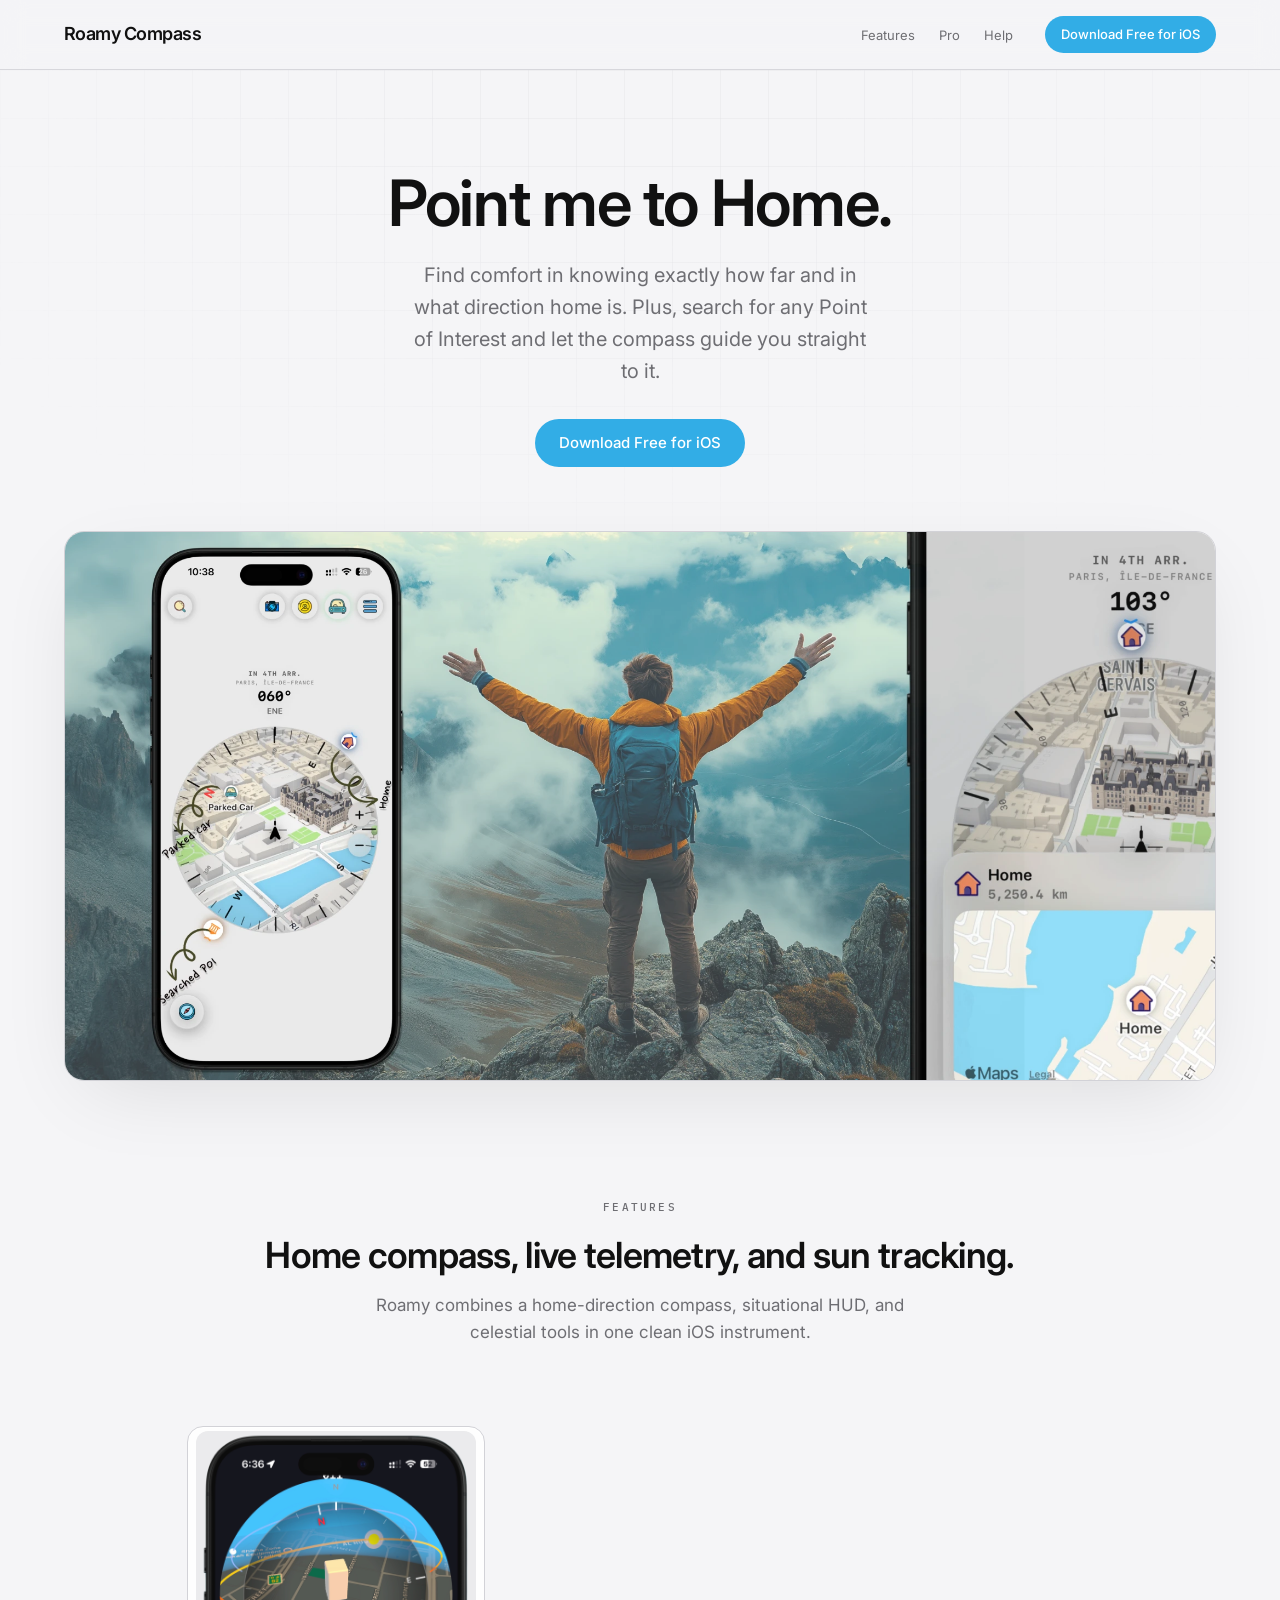
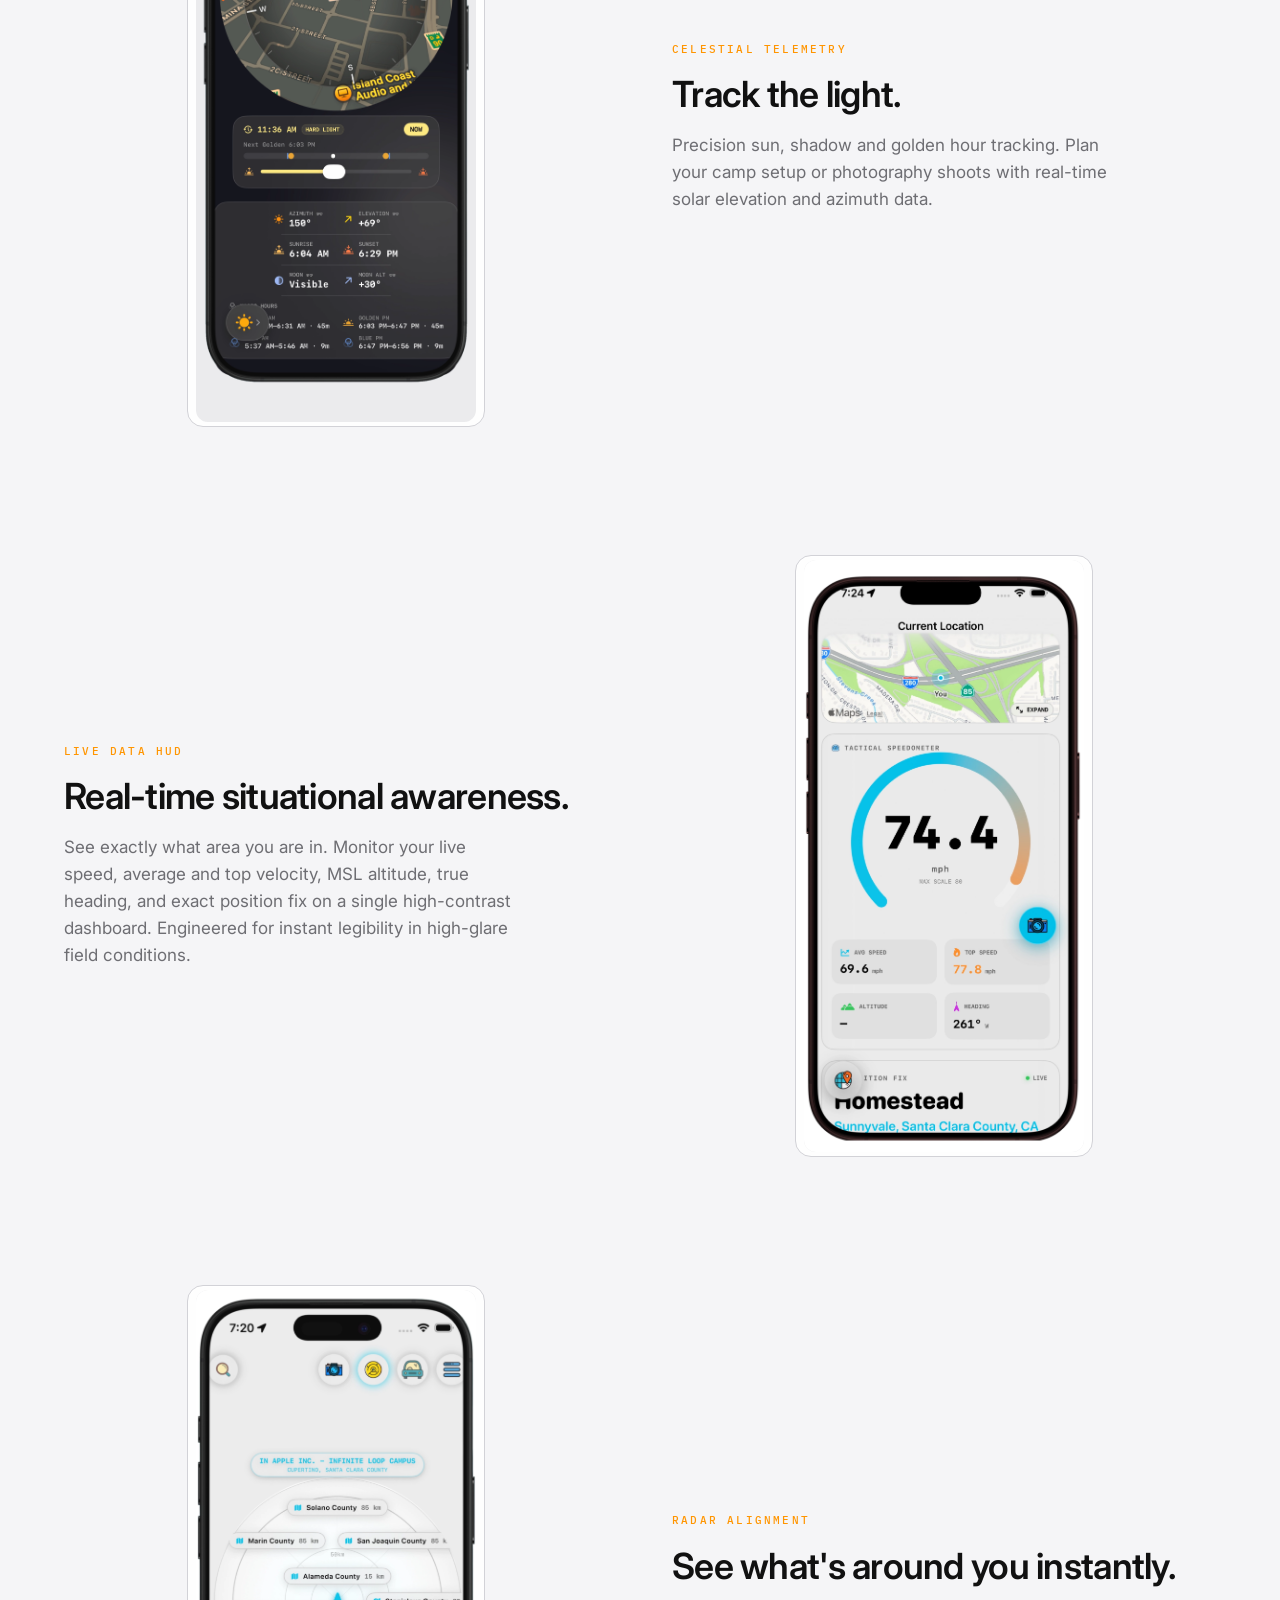
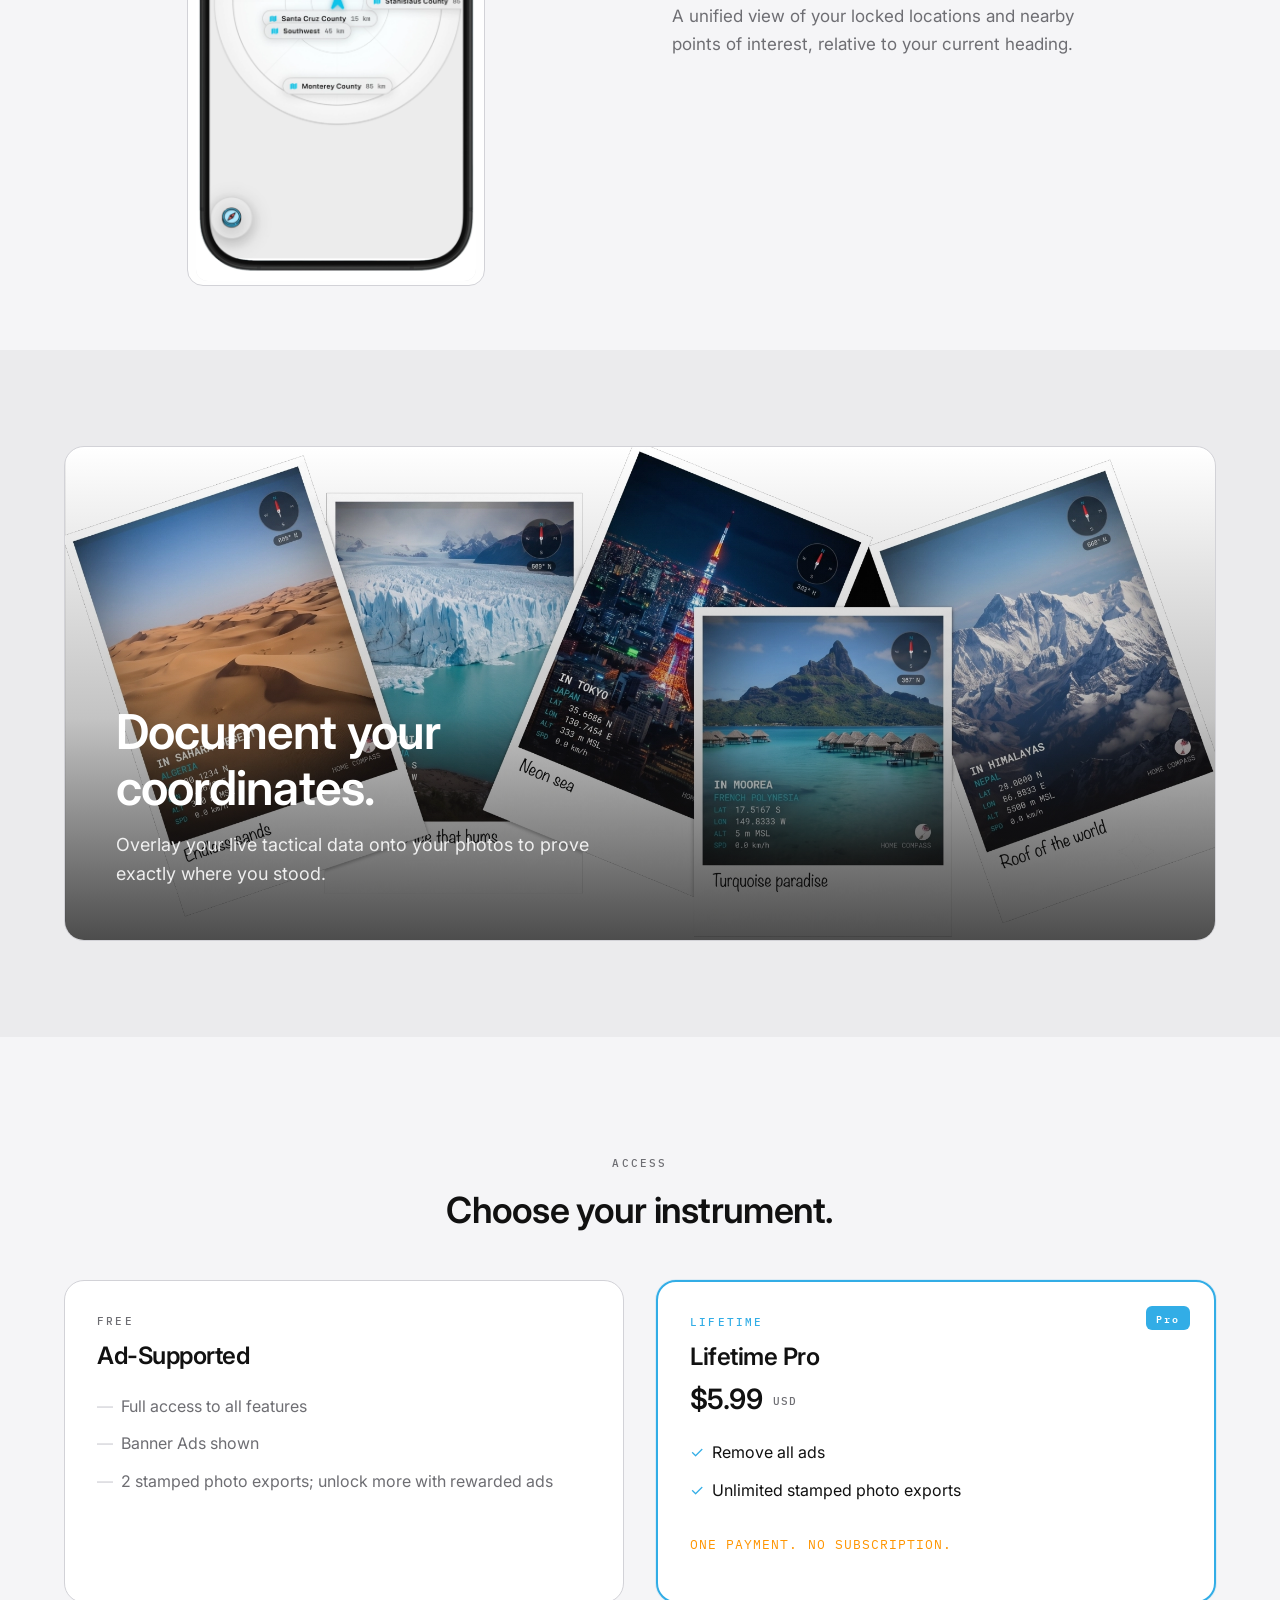
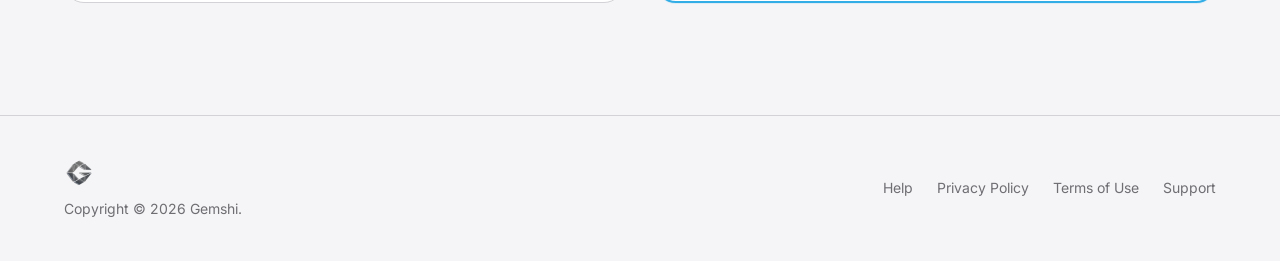
==== commit 5c21a7c0: "fornat fixes" ====
--- a/index.html
+++ b/index.html
@@ -4,7 +4,7 @@
     <meta charset="utf-8" />
     <meta name="viewport" content="width=device-width, initial-scale=1" />
     <title>
-      Roamy: Home, Compass &amp; Sun - GPS Home Compass App for iOS
+      Roamy: Home Compass &amp; Sun - GPS Home Compass App for iOS
     </title>
     <meta
       name="description"
@@ -71,7 +71,7 @@
       {
         "@context": "https://schema.org",
         "@type": "SoftwareApplication",
-        "name": "Roamy: Home, Compass & Sun",
+        "name": "Roamy: Home Compass & Sun",
         "applicationCategory": "NavigationApplication",
         "operatingSystem": "iOS",
         "description": "GPS home compass for iPhone. See how far and which way home is, search any place, track sun and shadow, and stamp photos with live coordinates.",
@@ -109,7 +109,7 @@
     <header class="site-header">
       <div class="wrap nav">
         <a class="logo" href="https://gemshi.com/HomeCompass/"
-          >Roamy<span class="logo-tagline">: Home, Compass &amp; Sun</span></a
+          >Roamy<span class="logo-tagline"> Compass</span></a
         >
         <div class="nav-end">
           <ul class="nav-links">
